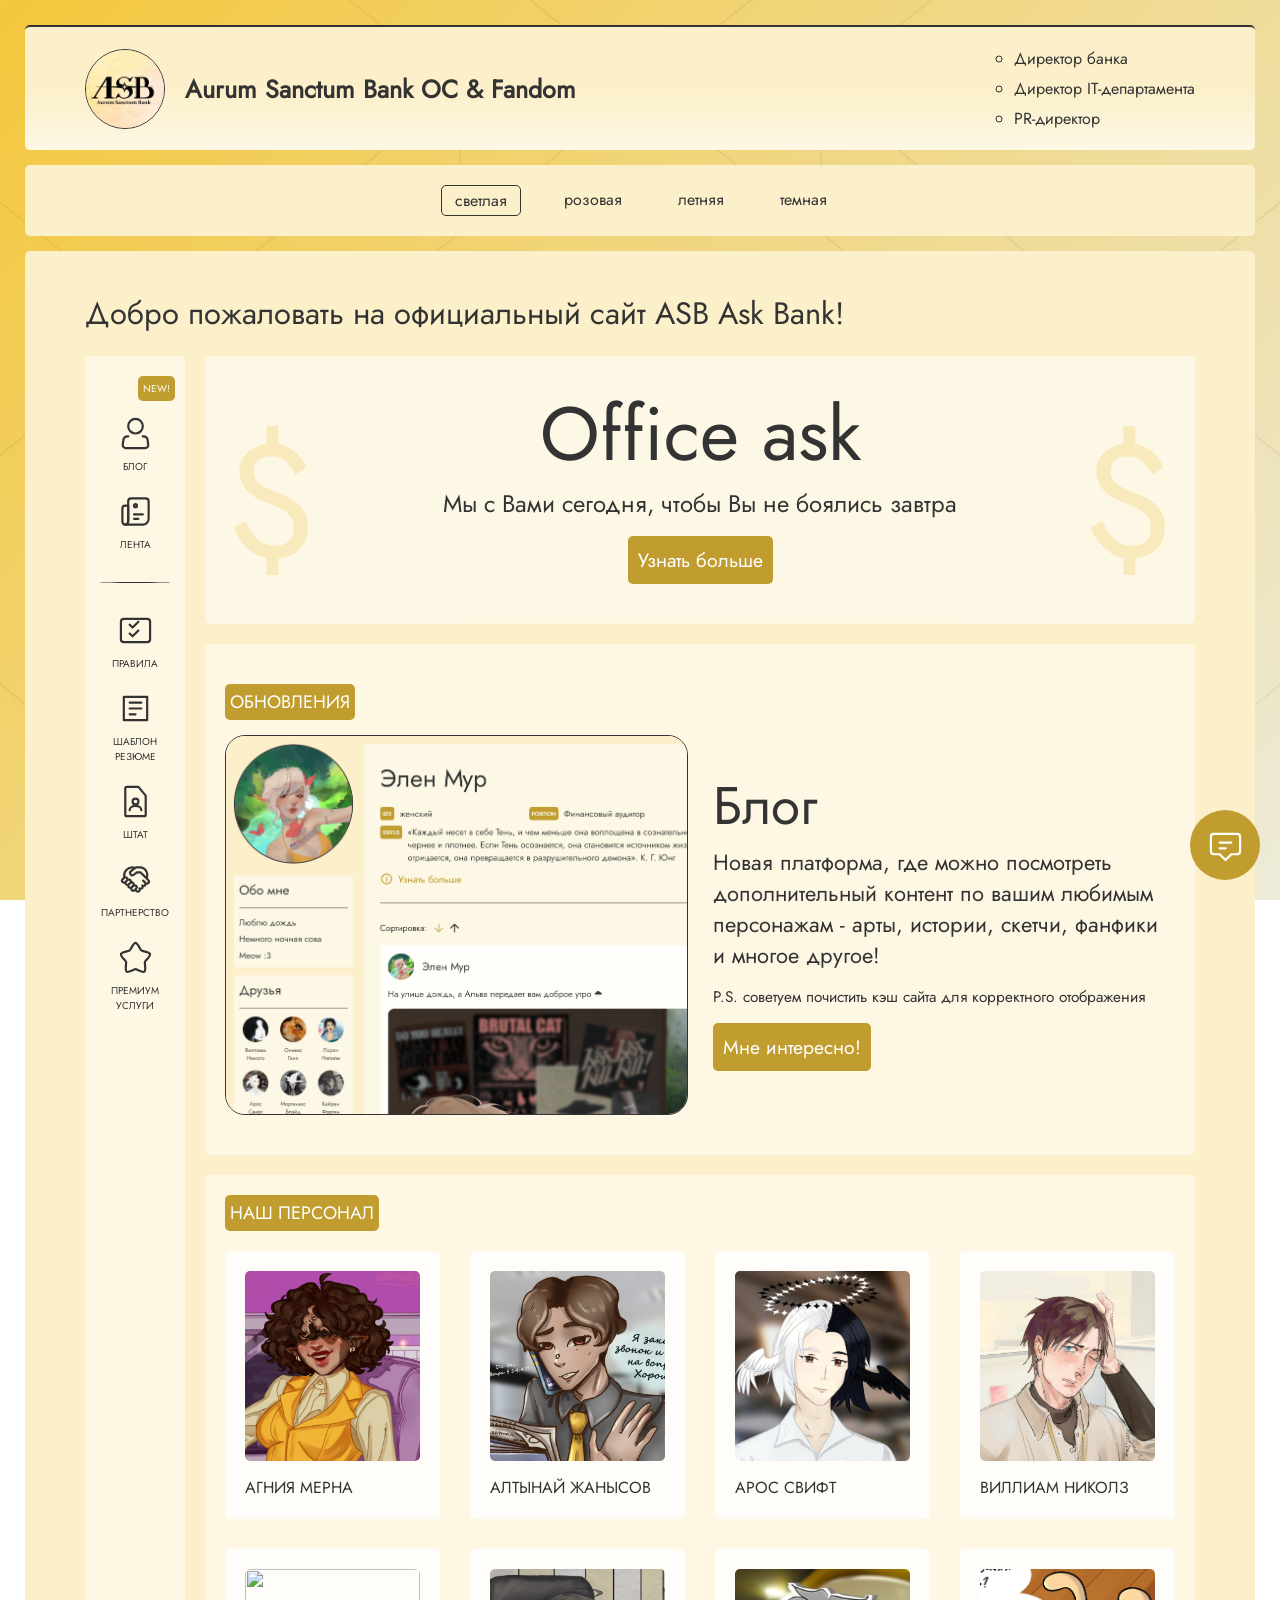
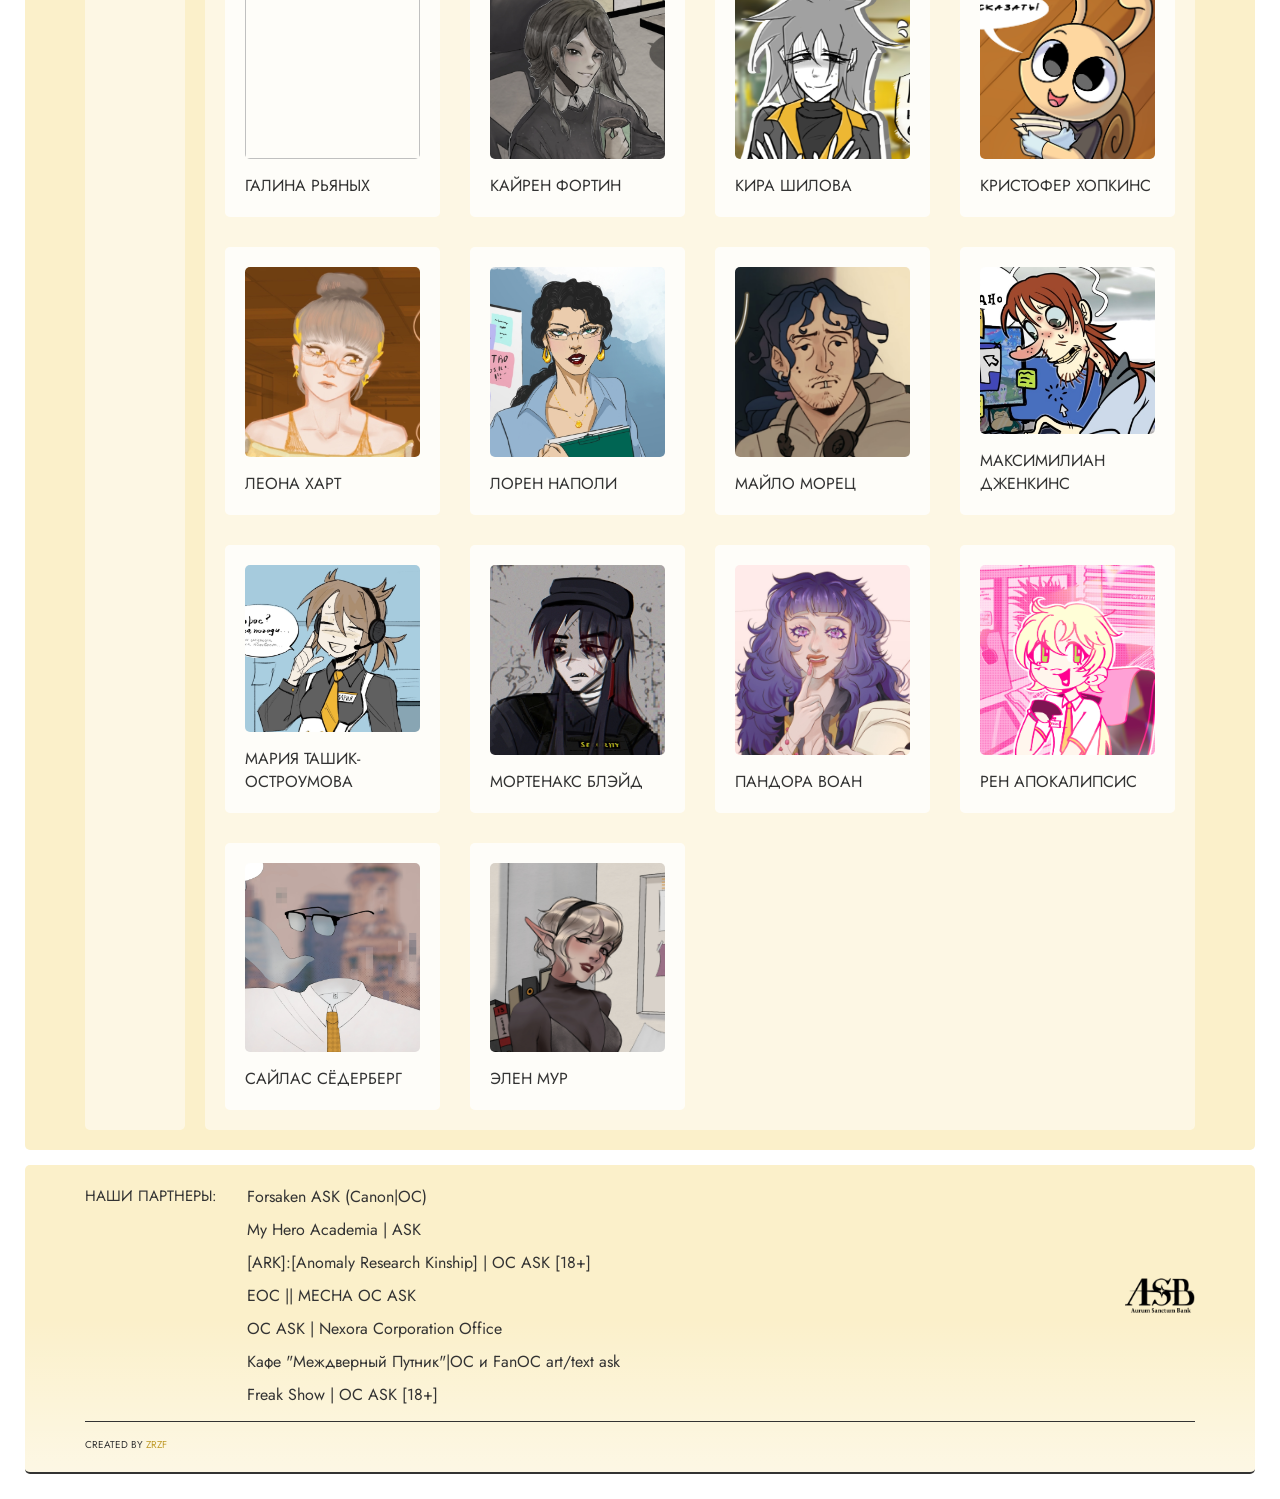
==== index.html @ 0c667099 "pandora" ====
<!DOCTYPE html>
<html lang="ru">
  <head>
    <meta charset="UTF-8" />
    <meta name="viewport" content="width=device-width, initial-scale=1.0" />
    <title>ASB Ask Official Site</title>
    <link rel="stylesheet" href="./fonts/fonts.css" />
    <link rel="stylesheet" href="./styles/themes/dark-theme.css" />
    <link rel="stylesheet" href="./styles/themes/pink-theme.css" />
    <link rel="stylesheet" href="./styles/themes/may-theme.css" />
    <link rel="stylesheet" href="./styles/themes/light-theme.css" />
    <link rel="stylesheet" href="./styles/globals.css" />
    <link rel="stylesheet" href="./styles/style.css" />
    <link rel="stylesheet" href="./styles/index.css" />
    <link rel="stylesheet" href="./styles/animations.css" />
    <link rel="icon" href="./images/logo.ico" sizes="any">
    <script type="module" src="./scripts/main-pages/index.js" defer></script>
  </head>
  <body class="content">
    <header class="header">
      <div class="header__logo-container">
        <a class="header__logo-link" href="https://vk.com/askbank" target="_blank">
          <img src="./images/logo1.jpg" class="logo-img">
        </a>
        <h2 class="header__title">
          Aurum Sanctum Bank OC & Fandom
        </h2>
      </div> 
      <nav class="header__navigation">
        <ul class="header__navigation-list">
          <li class="header__navigation-list-item">
            <a class="header__navigation-list-link link-accent" href="https://vk.com/sofijaten" target="_blank">
              Директор банка
            </a>
          </li>
          <li class="header__navigation-list-item">
            <a class="header__navigation-list-link link-accent" href="https://vk.com/zrzf_649" target="_blank">
              Директор IT-департамента
            </a>
          </li>
          <li class="header__navigation-list-item">
            <a class="header__navigation-list-link link-accent" href="https://vk.com/ikhhhhhhhb" target="_blank">
              PR-директор
            </a>
          </li>
        </ul>
      </nav>
    </header>
    <div class="theme">
      <ul class="theme-list">
        <li class="theme-list-item">
          <button class="theme-button">
            светлая
          </button>
        </li>
        <li class="theme-list-item">
          <button class="theme-button">
            розовая
          </button>
        </li>
        <li class="theme-list-item">
          <button class="theme-button">
            летняя
          </button>
        </li>
        <li class="theme-list-item">
          <button class="theme-button">
            темная
          </button>
        </li>
      </ul>
    </div>
    <main class="main">
      <h1 class="title">Добро пожаловать на официальный сайт ASB Ask Bank!</h1>
      <aside class="sidebar">
        <div class="sidebar-sticky">
          <div class="soon">
            <p class="label-coming-soon">
              new!
            </p>
          </div>
          <ul class="sidebar__list new">
            <li class="sidebar__list-item">
              <a class="sidebar__list-link" href="blog.html">
                <svg class="sidebar-icon" width="35" height="35" viewBox="0 0 24 24" fill="none" xmlns="http://www.w3.org/2000/svg">
                  <use href="./svg/icons.svg#pages"></use>
                </svg>
                <p class="sidebar-icon-text">
                  блог
                </p>
              </a>
            </li>
            <li class="sidebar__list-item">
              <a class="sidebar__list-link" href="posts.html">
                <svg class="sidebar-icon" width="35" height="35" viewBox="0 0 24 24" fill="none" xmlns="http://www.w3.org/2000/svg">
                  <use href="./svg/icons.svg#posts"></use>
                </svg>
                <p class="sidebar-icon-text">
                  лента
                </p>
              </a>
            </li>
          </ul>
          <div class="sidebar__divider"></div>
          <ul class="sidebar__list others">
            <li class="sidebar__list-item hide-desktop">
              <div class="sidebar__list-link">
                <svg class="sidebar-icon icon-else" width="35" height="35" viewBox="0 0 24 24" fill="none" xmlns="http://www.w3.org/2000/svg">
                  <use href="./svg/icons.svg#else"></use>
                </svg>
                <p class="sidebar-icon-text">
                  меню
                </p>
              </div>
            </li>
            <li class="sidebar__list-item hide-mobile">
              <a class="sidebar__list-link" href="rules.html">
                <svg class="sidebar-icon" width="35" height="35" viewBox="0 0 24 24" fill="none" xmlns="http://www.w3.org/2000/svg">
                  <use href="./svg/icons.svg#rules"></use>
                </svg>
                <p class="sidebar-icon-text">
                  правила
                </p>
              </a>
            </li>
            <li class="sidebar__list-item hide-mobile">
              <a class="sidebar__list-link" href="./files/resume.docx">
                <svg class="sidebar-icon" width="35" height="35" viewBox="0 0 24 24" fill="none" xmlns="http://www.w3.org/2000/svg">
                  <use href="./svg/icons.svg#template"></use>
                </svg>
                <p class="sidebar-icon-text">
                  шаблон резюме
                </p>
              </a>
            </li>
            <li class="sidebar__list-item hide-mobile">
              <a class="sidebar__list-link" href="staff.html">
                <svg class="sidebar-icon" width="35" height="35" viewBox="0 0 24 24" fill="none">
                  <use href="./svg/icons.svg#staff"></use>
                </svg>
                <p class="sidebar-icon-text">
                  штат
                </p>
              </a>
            </li>
            <li class="sidebar__list-item hide-mobile">
              <a class="sidebar__list-link" href="partners.html">
                <svg class="sidebar-icon" width="35" height="35" viewBox="0 0 24 24" fill="none" xmlns="http://www.w3.org/2000/svg">
                  <use href="./svg/icons.svg#partners"></use>
                </svg>
                <p class="sidebar-icon-text">
                  партнерство
                </p>
              </a>
            </li>
            <li class="sidebar__list-item hide-mobile">
              <a class="sidebar__list-link" href="benefits.html">
                <svg class="sidebar-icon" width="35" height="35" viewBox="0 0 24 24" fill="none" xmlns="http://www.w3.org/2000/svg">
                  <use href="./svg/icons.svg#benefits"></use>
                </svg>
                <p class="sidebar-icon-text">
                  премиум услуги
                </p>
              </a>
            </li>
          </ul>
        </div>
      </aside>
      <section class="hero">
        <h2 class="hero__title">
          Office ask
        </h2>
        <p class="hero__quote">
          Мы с Вами сегодня, чтобы Вы не боялись завтра
        </p>
        <a class="hero__link" href="rules.html">
          Узнать больше
        </a>
        <div class="dollar dollar-start">$</div>
        <div class="dollar dollar-end">$</div>
      </section>
      <section class="anonce">
        <h3 class="section__title">
          Обновления
        </h3>
        <img class="anonce-img" src="./images/blog.png">
        <div class="anonce-container">
          <h2 class="hero__title">
            Блог
          </h2>
          <p class="hero__quote">
            Новая платформа, где можно посмотреть дополнительный контент по вашим любимым персонажам - арты, истории, скетчи, фанфики и многое другое!
          </p>
          <p class="ps">
            P.S. советуем почистить кэш сайта для корректного отображения
          </p>
          <a class="hero__link" href="blog.html">
            Мне интересно!
          </a>
        </div>
        
      </section>
      <section class="staff">
        <h2 class="section__title">
          Наш персонал
        </h2>
        <ul class="staff__card-list">
        </ul>
      </section>
    </main>
    <div class="loader">
      <p class="loader__text">
        Загрузка...
      </p>
    </div>
    <footer class="footer">
      <div class="footer__partners-container">
        <div class="footer__partners">
          <h3 class="footer__partners-title">Наши партнеры:</h3>
          <ul class="footer__partners-list">
            <li class="footer__partners-list-item">
              <a class="footer__partners-list-link link-accent" href="https://vk.com/forscanonocask" target="_blank">
                Forsaken ASK (Canon|OC)
              </a>
            </li>
            <li class="footer__partners-list-item">
              <a class="footer__partners-list-link link-accent" href="https://vk.com/ask_mha" target="_blank">
                My Hero Academia | ASK
              </a>
            </li>
            <li class="footer__partners-list-item">
              <a class="footer__partners-list-link link-accent" href="https://vk.com/arkask" target="_blank">
                [ARK]:[Anomaly Research Kinship] | OC ASK [18+]
              </a>
            </li>
            <li class="footer__partners-list-item">
              <a class="footer__partners-list-link link-accent" href="https://vk.com/ask_mecha" target="_blank">
                ЕОС || MECHA OC ASK
              </a>
            </li>
            <li class="footer__partners-list-item">
              <a class="footer__partners-list-link link-accent" href="https://vk.com/ask_nexcoff" target="_blank">
                OC ASK | Nexora Corporation Office
              </a>
            </li>
            <li class="footer__partners-list-item">
              <a class="footer__partners-list-link link-accent" href="https://vk.ru/doorwalkers_ask" target="_blank">
                Кафе "Междверный Путник"|OC и FanOC art/text ask
              </a>
            </li>
            <li class="footer__partners-list-item">
              <a class="footer__partners-list-link link-accent" href="https://vk.com/fs_ask" target="_blank">
                Freak Show | OС ASK [18+]
              </a>
            </li>
          </ul>
        </div>
        <img class="footer__image" src="./images/logo.png">
      </div>
      <div class="divider">
      </div>
      <div class="footer__contacts">
        <p class="creator">
          created by 
          <span class="creator-accent">
            ZrZf
          </span>
        </p>
      </div>
    </footer>
    <a class="chat" href="https://vk.me/askbank" target="_blank">
      <svg width="35" height="35" viewBox="0 0 24 24" fill="none" xmlns="http://www.w3.org/2000/svg">
        <path d="M20 4H4C2.9 4 2 4.9 2 6V16C2 17.1 2.9 18 4 18H8L12 22L16 18H20C21.1 18 22 17.1 22 16V6C22 4.9 21.1 4 20 4Z" 
          stroke="#fff" 
          stroke-width="1.5" 
          stroke-linecap="round" 
          stroke-linejoin="round"/>
        <path d="M8 10H16" stroke="#fff" stroke-width="1.5" stroke-linecap="round"/>
        <path d="M8 14H12" stroke="#fff" stroke-width="1.5" stroke-linecap="round"/>
      </svg>
    </a>
    <dialog id="modal-agnia" class="resume">
      <img class="resume__img" src="./images/agnia.png">
      <div class="resume__data-container">
        <p class="resume__name">Агния Мерна</p>
        <p class="resume__position">Главный бухгалтер</p>
        <a class="resume__topic-link link-accent" href="https://vk.com/topic-230008469_53869658" target="_blank">Задать вопрос</a>
        <a class="resume__album-link link-accent" href="https://vk.com/album-230008469_307978157" target="_blank">Альбом</a>
      </div>
      <h3 class="resume__title">Резюме</h3>
      <div class="resume__container">
        <div class="resume__item">
          <h4 class="resume__item-title">name</h4>
          <p class="resume__item-text">Агния Мерна</p>
        </div>
        <div class="resume__item">
          <h4 class="resume__item-title">race</h4>
          <p class="resume__item-text">Полуэльф</p>
        </div>
        <div class="resume__item">
          <h4 class="resume__item-title">sex</h4>
          <p class="resume__item-text">Женский</p>
        </div>
        <div class="resume__item">
          <h4 class="resume__item-title">age / birthdate</h4>
          <p class="resume__item-text">26 / 16.10</p>
        </div>
        <div class="resume__item">
          <h4 class="resume__item-title">nationality</h4>
          <p class="resume__item-text">Американка</p>
        </div>
        <div class="resume__item">
          <h4 class="resume__item-title">position</h4>
          <p class="resume__item-text">Главный бухгалтер</p>
        </div>
        <div class="resume__item">
          <h4 class="resume__item-title">soft skills</h4>
          <p class="resume__item-text"> Внимательность к мелочам, техническая грамотность
            <br> Неконфликтность
            <br> Аналитические способности</p>
        </div>
        <div class="resume__item">
          <h4 class="resume__item-title">hard skills</h4>
          <p class="resume__item-text">
            Умение пользоваться специальными программами(1С:Бухгалтерия, Excel, Специальные налоговые программы)
            <br>Знание законодательства и стандартов
            <br>Умение управлять инвестициями. Анализ инвестиционных проектов.
          </p>
        </div>
        <div class="resume__item">
          <h4 class="resume__item-title">about me</h4>
          <p class="resume__item-text">Имеется красный диплом бакалавриата «бухгалтерский учёт»
            <br>Дипломная работа и скан диплома прилагаются
            <br>Незаконченная магистратура по направлению «теория математических вероятностей и статистика»
            <br>Проходила здесь практику на последнем курсе бакалавриата.
            <br>В свободное от работы время занимаюсь спортом, в прошлом КМС по спортивной гимнастике. Помимо спорта шью и вышиваю, играю на музыкальных инструментах.</p>
        </div>
      </div>
      <div class="close-icon" id="close-icon">
        <svg xmlns="http://www.w3.org/2000/svg" width="24" height="24" viewBox="0 0 24 24">
          <path d="M19 6.41L17.59 5 12 10.59 6.41 5 5 6.41 10.59 12 5 17.59 6.41 19 12 13.41 17.59 19 19 17.59 13.41 12 19 6.41z" fill="currentColor"/>
        </svg>
      </div>
    </dialog>
    <dialog id="modal-altinai" class="resume">
      <img class="resume__img" src="./images/altinai.png">
      <div class="resume__data-container">
        <p class="resume__name">Алтынай Жанысов</p>
        <p class="resume__position">Секретарь управляющего корпоративной политикой</p>
        <a class="resume__topic-link link-accent" href="https://vk.com/topic-230008469_54224410" target="_blank">Задать вопрос</a>
        <a class="resume__album-link link-accent" href="https://vk.com/album-230008469_308200487" target="_blank">Альбом</a>
      </div>
      <h3 class="resume__title">Резюме</h3>
      <div class="resume__container">
        <div class="resume__item">
          <h4 class="resume__item-title">name</h4>
          <p class="resume__item-text">Алтынай Жанысов</p>
        </div>
        <div class="resume__item">
          <h4 class="resume__item-title">race</h4>
          <p class="resume__item-text">Человек</p>
        </div>
        <div class="resume__item">
          <h4 class="resume__item-title">sex</h4>
          <p class="resume__item-text">Мужской</p>
        </div>
        <div class="resume__item">
          <h4 class="resume__item-title">age / birthdate</h4>
          <p class="resume__item-text">25 лет / 15.11.1999</p>
        </div>
        <div class="resume__item">
          <h4 class="resume__item-title">nationality</h4>
          <p class="resume__item-text">Казах</p>
        </div>
        <div class="resume__item">
          <h4 class="resume__item-title">position</h4>
          <p class="resume__item-text">Секретарь управляющего корпоративной политикой</p>
        </div>
        <div class="resume__item">
          <h4 class="resume__item-title">soft skills</h4>
          <p class="resume__item-text">Коммуникативность, умение находить общий язык с людьми, вести конструктивный диалог в дружелюбной форме;
            <br> Исполнительность и ответственность;
            <br> Адаптивность и гибкость в мышлении, умение распределять задачи и делегировать, поддерживать работу в тонусе.</p>
        </div>
        <div class="resume__item">
          <h4 class="resume__item-title">hard skills</h4>
          <p class="resume__item-text">
            Уверенный пользователь ПК, в том числе, различных программ, важных для работы, демонстрации результатов, создании таблиц;
            <br>Умение вести документацию, составлять коррекспонденцию, вести протоколы встреч, работать с докумертами, в том числе, с конфиденциальной информацией;
            <br>Знание основ тайм-менеджмента и управления рабочими процессами.
          </p>
        </div>
        <div class="resume__item">
          <h4 class="resume__item-title">about me</h4>
          <p class="resume__item-text">Алтынай Жанысов. Два высших образования, имеются дипломы по переквалификации по направлению "Менеджмент", "Тайм-менеджмент", "Управление людьми и организациями". Пройден курс по начальному уровню программирования, имеется опыт работы с организацией персонала около 2 лет. Умею находить общий язык с взрослыми людьми, детьми, различными животными и растениями.</p>
        </div>
      </div>
      <div class="close-icon" id="close-icon">
        <svg xmlns="http://www.w3.org/2000/svg" width="24" height="24" viewBox="0 0 24 24">
          <path d="M19 6.41L17.59 5 12 10.59 6.41 5 5 6.41 10.59 12 5 17.59 6.41 19 12 13.41 17.59 19 19 17.59 13.41 12 19 6.41z" fill="currentColor"/>
        </svg>
      </div>
    </dialog>
    <dialog id="modal-aros" class="resume">
      <img class="resume__img" src="./images/aros.png">
      <div class="resume__data-container">
        <p class="resume__name">Арос Свифт</p>
        <p class="resume__position">Системный администратор</p>
        <a class="resume__topic-link link-accent" href="https://vk.com/topic-230008469_54925645" target="_blank">Задать вопрос</a>
        <a class="resume__album-link link-accent" href="https://vk.com/album-230008469_310436081" target="_blank">Альбом</a>
      </div>
      <h3 class="resume__title">Резюме</h3>
      <div class="resume__container">
        <div class="resume__item">
          <h4 class="resume__item-title">name</h4>
          <p class="resume__item-text">Арос Свифт</p>
        </div>
        <div class="resume__item">
          <h4 class="resume__item-title">race</h4>
          <p class="resume__item-text">Галовианец</p>
        </div>
        <div class="resume__item">
          <h4 class="resume__item-title">sex</h4>
          <p class="resume__item-text">Мужской</p>
        </div>
        <div class="resume__item">
          <h4 class="resume__item-title">age / birthdate</h4>
          <p class="resume__item-text">23 / 01.01</p>
        </div>
        <div class="resume__item">
          <h4 class="resume__item-title">nationality</h4>
          <p class="resume__item-text">Немец</p>
        </div>
        <div class="resume__item">
          <h4 class="resume__item-title">position</h4>
          <p class="resume__item-text">Системный администратор</p>
        </div>
        <div class="resume__item">
          <h4 class="resume__item-title">soft skills</h4>
          <p class="resume__item-text">Коммуникабельность
            <br> Командная работа
            <br> Адаптивность</p>
        </div>
        <div class="resume__item">
          <h4 class="resume__item-title">hard skills</h4>
          <p class="resume__item-text">
            Владею навыками сбора компьютеров, знаю компоненты ПК.
            <br>Умею связывать базовое офисное «железо», грамотно работать с драйверами.
            <br>Владею знаниями об электропитании, а также навыками в работе с источниками бесперебойного питания.
            <br>Владею знаниями и навыками в протяжке сети.
            <br>Умею работать с веб-серверами (Apache, Nginx, IIS)
          </p>
        </div>
        <div class="resume__item">
          <h4 class="resume__item-title">about me</h4>
          <p class="resume__item-text">Работал до этого в магазинах электроники типа Apple Store, Magnolia и в некоторых мастерских по компьютерному ремонту. Имею четкое представление о ПК, операционных системах. Готов работать в команде и помогать налаживать проблемы в сети.
            <br>Уже работал в данной компании на должности кассира. Больше привлекает работа с техникой.</p>
        </div>
      </div>
      <div class="close-icon" id="close-icon">
        <svg xmlns="http://www.w3.org/2000/svg" width="24" height="24" viewBox="0 0 24 24">
          <path d="M19 6.41L17.59 5 12 10.59 6.41 5 5 6.41 10.59 12 5 17.59 6.41 19 12 13.41 17.59 19 19 17.59 13.41 12 19 6.41z" fill="currentColor"/>
        </svg>
      </div>
    </dialog>
    <dialog id="modal-villiam" class="resume">
      <img class="resume__img" src="./images/villiam.png">
      <div class="resume__data-container">
        <p class="resume__name">Виллиам Николз</p>
        <p class="resume__position">Специалист по трансфертному ценообразованию</p>
        <a class="resume__topic-link link-accent" href="https://vk.com/topic-230008469_56762181" target="_blank">Задать вопрос</a>
        <a class="resume__album-link link-accent" href="https://vk.com/album-230008469_310992909" target="_blank">Альбом</a>
      </div>
      <h3 class="resume__title">Резюме</h3>
      <div class="resume__container">
        <div class="resume__item">
          <h4 class="resume__item-title">name</h4>
          <p class="resume__item-text">Виллиам Николз</p>
        </div>
        <div class="resume__item">
          <h4 class="resume__item-title">race</h4>
          <p class="resume__item-text">Человек</p>
        </div>
        <div class="resume__item">
          <h4 class="resume__item-title">sex</h4>
          <p class="resume__item-text">Мужчина</p>
        </div>
        <div class="resume__item">
          <h4 class="resume__item-title">age / birthdate</h4>
          <p class="resume__item-text">36/1 октября</p>
        </div>
        <div class="resume__item">
          <h4 class="resume__item-title">nationality</h4>
          <p class="resume__item-text">Британец</p>
        </div>
        <div class="resume__item">
          <h4 class="resume__item-title">position</h4>
          <p class="resume__item-text">Специалист по трансфертному ценообразованию</p>
        </div>
        <div class="resume__item">
          <h4 class="resume__item-title">soft skills</h4>
          <p class="resume__item-text">Аналитическое мышление, стрессоустойчивость и работа с дедлайнами, навыки презентации и визуализации, внимательность, ответственность.</p>
        </div>
        <div class="resume__item">
          <h4 class="resume__item-title">hard skills</h4>
          <p class="resume__item-text">
            Имею ключевые навыки, такие как:
            <br>Разработка и актуализация методологии, распределения процентных доходов; расчет ежедневных/ежемесячных трансфертных ставок.
            <br>Управление процентным риском, риском ликвидности, расчет нормативов, анализ гэп-позиции по срокам, стресс-тестирования, сценарный анализ.
            <br>Построение сложных финансовых моделей; расчет скорректированной чистой процентной маржи, анализ доходности продуктов и подразделений; бюджетирование и план-факт анализ.
            <br>Работа с программами (Excel, VBA, Power Query, SQL, BL)
          </p>
        </div>
        <div class="resume__item">
          <h4 class="resume__item-title">about me</h4>
          <p class="resume__item-text">Окончил Лондонскую школу политических наук и экономики (бакалавриат)
            <br>Дополнительно прошёл сертификации:
            <br>CFA Level 1/2
            <br>Курсы: Advanced Excel for Finance, SQL for data Analysis
            <br>Прошёл рабочую практику в банке во время обучения (6 месяцев)
            <br>Обладаю глубоким пониманием международных подходов к FTP и ALM, получение в LSE, опыт работы с большими данными (SQL, Power Bl)и автоматизацией рутинных процессов
            <br>Участвовал в проектах по стресс-тестированию и оценке влияния макроэкономических факторов на доходность банка
            <br>До попадания в ASB несколько лет проработал финансовым аналитиком
            <br>
            <br>То недолгое время, что остается после работы люблю провести за просмотром сериалов. Помимо себя содержу маленькую пушистую прелесть: у меня есть, ради чего трудиться...</p>
        </div>
      </div>
      <div class="close-icon" id="close-icon">
        <svg xmlns="http://www.w3.org/2000/svg" width="24" height="24" viewBox="0 0 24 24">
          <path d="M19 6.41L17.59 5 12 10.59 6.41 5 5 6.41 10.59 12 5 17.59 6.41 19 12 13.41 17.59 19 19 17.59 13.41 12 19 6.41z" fill="currentColor"/>
        </svg>
      </div>
    </dialog>
    <dialog id="modal-galina" class="resume">
      <img class="resume__img" src="./images/galina.png">
      <div class="resume__data-container">
        <p class="resume__name">Галина Ильинична Рьяных</p>
        <p class="resume__position">Клининг-менеджер (уборщица)</p>
        <a class="resume__topic-link link-accent" href="https://vk.com/topic-230008469_53869638" target="_blank">Задать вопрос</a>
        <a class="resume__album-link link-accent" href="https://vk.com/album-230008469_308151247" target="_blank">Альбом</a>
      </div>
      <h3 class="resume__title">Резюме</h3>
      <div class="resume__container">
        <div class="resume__item">
          <h4 class="resume__item-title">name</h4>
          <p class="resume__item-text">Галина Ильинична Рьяных</p>
        </div>
        <div class="resume__item">
          <h4 class="resume__item-title">race</h4>
          <p class="resume__item-text">Человек (крысиные уши и хвост - мутация)</p>
        </div>
        <div class="resume__item">
          <h4 class="resume__item-title">sex</h4>
          <p class="resume__item-text">Женский</p>
        </div>
        <div class="resume__item">
          <h4 class="resume__item-title">age / birthdate</h4>
          <p class="resume__item-text">65 лет / 30 июня 1960</p>
        </div>
        <div class="resume__item">
          <h4 class="resume__item-title">nationality</h4>
          <p class="resume__item-text">Русская</p>
        </div>
        <div class="resume__item">
          <h4 class="resume__item-title">position</h4>
          <p class="resume__item-text">Клининг-менеджер (уборщица)</p>
        </div>
        <div class="resume__item">
          <h4 class="resume__item-title">soft skills</h4>
          <p class="resume__item-text">Стрессоустойчивость
            <br> Трудолюбие
            <br> Умение организовывать и планировать, доводить дело до конца</p>
        </div>
        <div class="resume__item">
          <h4 class="resume__item-title">hard skills</h4>
          <p class="resume__item-text">
            Знание английского (на уровне C1) и немецкого (на уровне B2) языков
            <br>Выносливость, высокая физическая подготовка
            <br>Опыт работы в местах с повышенными требованиями к чистоте, умение пользоваться различными приборами для очистки загрязненных поверхностей, умение обращаться с химическими средствами для очистки, знание техники безопасности работы с ними.
          </p>
        </div>
        <div class="resume__item">
          <h4 class="resume__item-title">about me</h4>
          <p class="resume__item-text">Не совсем понимаю, что тут надо еще написать. Я устраиваюсь на работу уборщицей (или как по-модному это обозвали - клининг-менеджером), а не каким-нибудь бухгалтером или менеджером по персоналу. Плюсом, здание банка в Америке - это не советский завод, всяко легче будет очищаться от грязи, пыли и прочего. Да и люди тут подобрее, чем на заводах. Там одни редиски.</p>
        </div>
      </div>
      <div class="close-icon" id="close-icon">
        <svg xmlns="http://www.w3.org/2000/svg" width="24" height="24" viewBox="0 0 24 24">
          <path d="M19 6.41L17.59 5 12 10.59 6.41 5 5 6.41 10.59 12 5 17.59 6.41 19 12 13.41 17.59 19 19 17.59 13.41 12 19 6.41z" fill="currentColor"/>
        </svg>
      </div>
    </dialog>
    <dialog id="modal-kairen" class="resume">
      <img class="resume__img" src="./images/kairen.png">
      <div class="resume__data-container">
        <p class="resume__name">Кайрен Фортин</p>
        <p class="resume__position">Разработчик программного обеспечения</p>
        <a class="resume__topic-link link-accent" href="https://vk.com/topic-230008469_56314394" target="_blank">Задать вопрос</a>
        <a class="resume__album-link link-accent" href="https://vk.com/album-230008469_310095724" target="_blank">Альбом</a>
      </div>
      <h3 class="resume__title">Резюме</h3>
      <div class="resume__container">
        <div class="resume__item">
          <h4 class="resume__item-title">name</h4>
          <p class="resume__item-text">Кайрен Фортин</p>
        </div>
        <div class="resume__item">
          <h4 class="resume__item-title">race</h4>
          <p class="resume__item-text">Человек</p>
        </div>
        <div class="resume__item">
          <h4 class="resume__item-title">sex</h4>
          <p class="resume__item-text">Мужской</p>
        </div>
        <div class="resume__item">
          <h4 class="resume__item-title">age / birthdate</h4>
          <p class="resume__item-text">21 / 16.07</p>
        </div>
        <div class="resume__item">
          <h4 class="resume__item-title">nationality</h4>
          <p class="resume__item-text">Синагериец</p>
        </div>
        <div class="resume__item">
          <h4 class="resume__item-title">position</h4>
          <p class="resume__item-text">Разработчик программного обеспечения</p>
        </div>
        <div class="resume__item">
          <h4 class="resume__item-title">soft skills</h4>
          <p class="resume__item-text">Аналитический склад ума - умею декомпозировать сложные задачи и находить оптимальные решения
            <br>Проактивность и ответственность - беру ответственность за свой код и его развитие. Не создаю техдолг сознательно
            <br>Педантичность в качестве - перфекционизм в рамках здравого смысла
            <br>Критическое мышление - не принимаю требования/решения без понимания их обоснованности
            <br>Работа в команде - могу делегировать задачи и эффективно сотрудничать с коллегами</p>
        </div>
        <div class="resume__item">
          <h4 class="resume__item-title">hard skills</h4>
          <p class="resume__item-text">
            Разработка: JavaScript (ES6+), TypeScript, React, Redux / Zustand, Next.js
            <br>UI: HTML, CSS, Styled Components, Figma (работа с макетами)
            <br>Инструменты: Webpack, Vite, Git, Jest / React Testing Library, CI/CD (GitLab CI, GitHub)
            <br>Дополнительно: Node.js (basic), REST/GraphQL API integration, Docker (basic), принципы UI/UX
          </p>
        </div>
        <div class="resume__item">
          <h4 class="resume__item-title">about me</h4>
          <p class="resume__item-text">Креативный и педантичный разработчик с 4 годами опыта в разработке сложных пользовательских интерфейсов. Специализируюсь на создании производительных и визуально безупречных приложений и сайтов на React-стеке. Подхожу к коду как к архитектуре: ценю чистую логику, модульность и продуманный API. В работе стараюсь выполнять задачи в два раза быстрее оценённого срока, освобождая время для рефакторинга и нестандартных фич. Также имею навыки тестировщика. При работе в команде учитываю мнения и сильные стороны каждого.
            <br>
            <br>Опыт работы
            <br>Frontend Developer
            <br>IT-компания «Lamey Gate»
            <br>• Архитектура и разработка приложений на React + TypeScript
            <br>• Внедрил полноценную компонентную библиотеку, сократив время разработки новых фич на 25%.
            <br>• Наставничество для junior-разработчиков и тестировщиков. Ревью кода.
            <br>
            <br>Спортсмен (фигурное катание)
            <br>• КМС. Многократный призёр региональных и национальных юниорских соревнований
            <br>• Навыки, приобретённые в спорте: самодисциплина и тайм-менеджмент, работа на долгосрочный результат, умение концентрироваться под давлением, эффективная работа в паре/команде
            <br>
            <br>Образование
            <br>Неполное высшее
            <br>Lamey State University
            <br>"Прикладная информатика", очно-заочная форма обучения, по настоящее время
            <br>
            <br>Особенности
            <br>Соискатель с инвалидностью (перелом позвоночника), медицинское заключение прилагается. Некоторые документы оформлены на предыдущую фамилию, документ о смене ФИО прилагается</p>
        </div>
      </div>
      <div class="close-icon" id="close-icon">
        <svg xmlns="http://www.w3.org/2000/svg" width="24" height="24" viewBox="0 0 24 24">
          <path d="M19 6.41L17.59 5 12 10.59 6.41 5 5 6.41 10.59 12 5 17.59 6.41 19 12 13.41 17.59 19 19 17.59 13.41 12 19 6.41z" fill="currentColor"/>
        </svg>
      </div>
    </dialog>
    <dialog id="modal-chris" class="resume">
      <img class="resume__img" src="./images/chris.png">
      <div class="resume__data-container">
        <p class="resume__name">Кристофер Хопкинс</p>
        <p class="resume__position">Специалист по обслуживанию клиентов (Стажер)</p>
        <a class="resume__topic-link link-accent" href="https://vk.com/topic-230008469_62593149" target="_blank">Задать вопрос</a>
        <a class="resume__album-link link-accent" href="https://vk.com/album-230008469_311379880" target="_blank">Альбом</a>
      </div>
      <h3 class="resume__title">Резюме</h3>
      <div class="resume__container">
        <div class="resume__item">
          <h4 class="resume__item-title">name</h4>
          <p class="resume__item-text">Кристофер Хопкинс</p>
        </div>
        <div class="resume__item">
          <h4 class="resume__item-title">race</h4>
          <p class="resume__item-text">Антропоморфная улитка</p>
        </div>
        <div class="resume__item">
          <h4 class="resume__item-title">sex</h4>
          <p class="resume__item-text">Физически бесполый, но ради удобства общения использую мужские местоимения</p>
        </div>
        <div class="resume__item">
          <h4 class="resume__item-title">age / birthdate</h4>
          <p class="resume__item-text">22 года/ 28 февраля</p>
        </div>
        <div class="resume__item">
          <h4 class="resume__item-title">nationality</h4>
          <p class="resume__item-text">Американец</p>
        </div>
        <div class="resume__item">
          <h4 class="resume__item-title">position</h4>
          <p class="resume__item-text">Специалист по обслуживанию клиентов (Стажер)</p>
        </div>
        <div class="resume__item">
          <h4 class="resume__item-title">soft skills</h4>
          <p class="resume__item-text">Неконфликтность, максимальная лояльность и умение находить общий язык с людьми
            <br> Быстрая обучаемость и желание учиться
            <br> Высокая инициативность</p>
        </div>
        <div class="resume__item">
          <h4 class="resume__item-title">hard skills</h4>
          <p class="resume__item-text">
            Базовые навыки работы с компьютерными программами
            <br>Коммуникабельность с клиентами, умение консультировать и решать проблемы клиентов
            <br>Работа с базовыми документами по шаблону (если есть)
          </p>
        </div>
        <div class="resume__item">
          <h4 class="resume__item-title">about me</h4>
          <p class="resume__item-text">
            Это мое первое место работы, до этого не имел опыта в подобной сфере, но я готов обучаться! Имею среднее специальное образование в сфере обслуживания клиентов, переехал из небольшого городка сюда, дабы общаться с большим количеством людей. Из за своих физических особенностей постоянно ношу перчатки, потому что могу все пачкать своей слизью, но я всегда все убираю!
            <br>Мой рост очень низкий, всего около метра, из за этого испытываю некоторые трудности, но обещаю что на работе это не скажется!
            <br>Немного застенчивый
          </p>
        </div>
      </div>
      <div class="close-icon" id="close-icon">
        <svg xmlns="http://www.w3.org/2000/svg" width="24" height="24" viewBox="0 0 24 24">
          <path d="M19 6.41L17.59 5 12 10.59 6.41 5 5 6.41 10.59 12 5 17.59 6.41 19 12 13.41 17.59 19 19 17.59 13.41 12 19 6.41z" fill="currentColor"/>
        </svg>
      </div>
    </dialog>
    <dialog id="modal-loren" class="resume">
      <img class="resume__img" src="./images/loren.png">
      <div class="resume__data-container">
        <p class="resume__name">Лорен Наполи</p>
        <p class="resume__position">Финансовый аналитик</p>
        <a class="resume__topic-link link-accent" href="https://vk.com/topic-230008469_54925622" target="_blank">Задать вопрос</a>
        <a class="resume__album-link link-accent" href="https://vk.com/album-230008469_309888335" target="_blank">Альбом</a>
      </div>
      <h3 class="resume__title">Резюме</h3>
      <div class="resume__container">
        <div class="resume__item">
          <h4 class="resume__item-title">name</h4>
          <p class="resume__item-text">Лорена Наполи</p>
        </div>
        <div class="resume__item">
          <h4 class="resume__item-title">race</h4>
          <p class="resume__item-text">Сирена</p>
        </div>
        <div class="resume__item">
          <h4 class="resume__item-title">sex</h4>
          <p class="resume__item-text">Женский</p>
        </div>
        <div class="resume__item">
          <h4 class="resume__item-title">age / birthdate</h4>
          <p class="resume__item-text">26 / 19.11</p>
        </div>
        <div class="resume__item">
          <h4 class="resume__item-title">nationality</h4>
          <p class="resume__item-text">Итальянка</p>
        </div>
        <div class="resume__item">
          <h4 class="resume__item-title">position</h4>
          <p class="resume__item-text">Финансовый аналитик</p>
        </div>
        <div class="resume__item">
          <h4 class="resume__item-title">soft skills</h4>
          <p class="resume__item-text">Усидчивость, отвественность, внимание к деталям
            <br> Стрессоустойчивость, умение найти подход к рабочему коллективу и донести сложную финансовую информацию до разных аудиторий
            <br> Аналитические мышление</p>
        </div>
        <div class="resume__item">
          <h4 class="resume__item-title">hard skills</h4>
          <p class="resume__item-text">
            Работа с Excel, языком запросов данных SQL, визуализация данных в графиках и презентациях предприятис помощью BI-инструментов – Power BI, Tableau, QlikView
            <br>Умение работать с финансовой отчетностью и учётом, создавать финансовую модель предприятия
            <br>Работа с бюджетированием и прогнозированием, инвестиционным анализом, создание отдельных бюджетов и прогнозов, контроль их выполнения
          </p>
        </div>
        <div class="resume__item">
          <h4 class="resume__item-title">about me</h4>
          <p class="resume__item-text">Диплом с отличием специальности "Финансы и управление финансовыми активами". Имеется дипломы повышения квалификации "Экономика и Финансы" и "Программирование". Знание итальянского, английского, бегло разговорный французский. Имеется опыт работы с финансовой отчетностью при прохождении рабочей практики во время обучения, после выпуска отработала год на посту младшего финансового аналитика. Уволилась с предыдущего места работы в связи с переездом.</p>
        </div>
      </div>
      <div class="close-icon" id="close-icon">
        <svg xmlns="http://www.w3.org/2000/svg" width="24" height="24" viewBox="0 0 24 24">
          <path d="M19 6.41L17.59 5 12 10.59 6.41 5 5 6.41 10.59 12 5 17.59 6.41 19 12 13.41 17.59 19 19 17.59 13.41 12 19 6.41z" fill="currentColor"/>
        </svg>
      </div>
    </dialog>
    <dialog id="modal-maria" class="resume">
      <img class="resume__img" src="./images/maria.png">
      <div class="resume__data-container">
        <p class="resume__name">Мария Ташик-Остроумова</p>
        <p class="resume__position">Специалист службы поддержки</p>
        <a class="resume__topic-link link-accent" href="https://vk.com/topic-230008469_55932684" target="_blank">Задать вопрос</a>
        <a class="resume__album-link link-accent" href="https://vk.com/album-230008469_310027388" target="_blank">Альбом</a>
      </div>
      <h3 class="resume__title">Резюме</h3>
      <div class="resume__container">
        <div class="resume__item">
          <h4 class="resume__item-title">name</h4>
          <p class="resume__item-text">Мария Ташик-Остроумова</p>
        </div>
        <div class="resume__item">
          <h4 class="resume__item-title">race</h4>
          <p class="resume__item-text">Человек</p>
        </div>
        <div class="resume__item">
          <h4 class="resume__item-title">sex</h4>
          <p class="resume__item-text">Женский</p>
        </div>
        <div class="resume__item">
          <h4 class="resume__item-title">age / birthdate</h4>
          <p class="resume__item-text">27 лет / 05.12.1998</p>
        </div>
        <div class="resume__item">
          <h4 class="resume__item-title">nationality</h4>
          <p class="resume__item-text">Русская</p>
        </div>
        <div class="resume__item">
          <h4 class="resume__item-title">position</h4>
          <p class="resume__item-text">Специалист службы поддержки (Оператор колл-центра)</p>
        </div>
        <div class="resume__item">
          <h4 class="resume__item-title">soft skills</h4>
          <p class="resume__item-text">Стрессоустойчивость и работа с возражениями. (даже слишком)
            <br> Умение находить подход к людям.
            <br> Ответственность и многозадачность.</p>
        </div>
        <div class="resume__item">
          <h4 class="resume__item-title">hard skills</h4>
          <p class="resume__item-text">
            Уверенный пользователь ПК, профессиональный юзер Excel, нарисую ёлочку и даже анимирую.
            <br>Организация и контроль документооборота по заявкам.
            <br>Знание банковских продуктов.
          </p>
        </div>
        <div class="resume__item">
          <h4 class="resume__item-title">about me</h4>
          <p class="resume__item-text">Был опыт работы на схожей должности ранее.
            <br>Обладаю умением слушать и анализировать, быстро обучаюсь.
            <br>Вежливая, умею работать со сложными ситуациями и находить язык с разными собеседниками, доступно объяснять процедуры клиентам. Так же отлично работаю с возражениями.
            <br>Клиент не хочет брать кредит на свою оставшуюся жизнь? Захочет.</p>
        </div>
      </div>
      <div class="close-icon" id="close-icon">
        <svg xmlns="http://www.w3.org/2000/svg" width="24" height="24" viewBox="0 0 24 24">
          <path d="M19 6.41L17.59 5 12 10.59 6.41 5 5 6.41 10.59 12 5 17.59 6.41 19 12 13.41 17.59 19 19 17.59 13.41 12 19 6.41z" fill="currentColor"/>
        </svg>
      </div>
    </dialog>
     <dialog id="modal-bleid" class="resume">
      <img class="resume__img" src="./images/bleid.png">
      <div class="resume__data-container">
        <p class="resume__name">Мортенакс Блэйд</p>
        <p class="resume__position">Охранник</p>
        <a class="resume__topic-link link-accent" href="https://vk.com/topic-230008469_61945233" target="_blank">Задать вопрос</a>
        <a class="resume__album-link link-accent" href="https://vk.com/album-230008469_311348794" target="_blank">Альбом</a>
      </div>
      <h3 class="resume__title">Резюме</h3>
      <div class="resume__container">
        <div class="resume__item">
          <h4 class="resume__item-title">name</h4>
          <p class="resume__item-text">Мортенакс Блэйд</p>
        </div>
        <div class="resume__item">
          <h4 class="resume__item-title">race</h4>
          <p class="resume__item-text">Человек</p>
        </div>
        <div class="resume__item">
          <h4 class="resume__item-title">sex</h4>
          <p class="resume__item-text">Мужчина</p>
        </div>
        <div class="resume__item">
          <h4 class="resume__item-title">age / birthdate</h4>
          <p class="resume__item-text">41 год / 02.06.1985</p>
        </div>
        <div class="resume__item">
          <h4 class="resume__item-title">nationality</h4>
          <p class="resume__item-text">Гражданин США, место рождения Гуанчжоу, Китай</p>
        </div>
        <div class="resume__item">
          <h4 class="resume__item-title">position</h4>
          <p class="resume__item-text">Охранник</p>
        </div>
        <div class="resume__item">
          <h4 class="resume__item-title">soft skills</h4>
          <p class="resume__item-text">Бдителен и наблюдателен
            <br>Стрессоустойчив
            <br>Ответственнен</p>
        </div>
        <div class="resume__item">
          <h4 class="resume__item-title">hard skills</h4>
          <p class="resume__item-text">
            Физически подготовлен к работе
            <br>Владею холодным и огнестрельным оружием, специальными средствами (наручники, электрошоковые устройства, резиновые палки, слезоточивый газ)
            <br>Способен оказать доврачебную помощь
          </p>
        </div>
        <div class="resume__item">
          <h4 class="resume__item-title">about me</h4>
          <p class="resume__item-text">Имею опыт боевых действий (Афганистан, на стороне США), ранее работал телохранителем. [Приложения: Разрешение на хранение и ношение оружия; Удостоверение частного охранника]</p>
        </div>
      </div>
      <div class="close-icon" id="close-icon">
        <svg xmlns="http://www.w3.org/2000/svg" width="24" height="24" viewBox="0 0 24 24">
          <path d="M19 6.41L17.59 5 12 10.59 6.41 5 5 6.41 10.59 12 5 17.59 6.41 19 12 13.41 17.59 19 19 17.59 13.41 12 19 6.41z" fill="currentColor"/>
        </svg>
      </div>
    </dialog>
    <dialog id="modal-elen" class="resume">
      <img class="resume__img" src="./images/elen.png">
      <div class="resume__data-container">
        <p class="resume__name">Элен Мур</p>
        <p class="resume__position">Финансовый аудит/ревизор</p>
        <a class="resume__topic-link link-accent" href="https://vk.com/topic-230008469_56732956" target="_blank">Задать вопрос</a>
        <a class="resume__album-link link-accent" href="https://vk.com/album-230008469_310841561" target="_blank">Альбом</a>
      </div>
      <h3 class="resume__title">Резюме</h3>
      <div class="resume__container">
        <div class="resume__item">
          <h4 class="resume__item-title">name</h4>
          <p class="resume__item-text">Элен Мур</p>
        </div>
        <div class="resume__item">
          <h4 class="resume__item-title">race</h4>
          <p class="resume__item-text">Эльф</p>
        </div>
        <div class="resume__item">
          <h4 class="resume__item-title">sex</h4>
          <p class="resume__item-text">Женщина</p>
        </div>
        <div class="resume__item">
          <h4 class="resume__item-title">age / birthdate</h4>
          <p class="resume__item-text">25/ 8.01</p>
        </div>
        <div class="resume__item">
          <h4 class="resume__item-title">nationality</h4>
          <p class="resume__item-text">Англичанка</p>
        </div>
        <div class="resume__item">
          <h4 class="resume__item-title">position</h4>
          <p class="resume__item-text">Финансовый аудит/ревизор</p>
        </div>
        <div class="resume__item">
          <h4 class="resume__item-title">soft skills</h4>
          <p class="resume__item-text">Владею аналитическим мышлением и системным подходом, обладаю хорошей стрессоустойчивостью и концентрацией, ответственна, серьёзно подхожу к работе, умею работать с коллективом.</p>
        </div>
        <div class="resume__item">
          <h4 class="resume__item-title">hard skills</h4>
          <p class="resume__item-text">
            Владение программами: Excel (продвинутый) , SQL (базовый уровень - выборки, объединения таблиц), работа с АБС (готовность быстро осваивать новые системы), обладаю знанием нормативной базы.
          </p>
        </div>
        <div class="resume__item">
          <h4 class="resume__item-title">about me</h4>
          <p class="resume__item-text">Специалист с экономическим образованием.
            <br>Окончила Лондонскую школу экономики и политических наук (LSE - Accounting & Finance) бакалавриат
            <br>Дополнительно прошла программу MSc Accounting and Data Analytics - программа дает способность работать с реальными финансовыми данными и решать практические задачи - от выявления мошенничества до оценки эффективности рабочих процессов
            <br>Во время обучения была успешно пройдена рабочая практика в банке (6 месяцев)
            <br>В ходе работы не закрываю глаза на нарушения ради сохранения отношений, придерживаюсь профессионального скептицизма, документирую все действия, отчётливо объясняю руководству все риски, если они имеются
            <br>В свободное от работы время занимаюсь выращиванием комнатных растений, коллекционированием и реставрацией старых фотографий, учусь играть на музыкальных инструментах и веду личный дневник, куда делаю короткие зарисовки ситуаций с работы, забавные диалоги, наблюдения, чувства и эмоции после рабочего дня.</p>
        </div>
      </div>
      <div class="close-icon" id="close-icon">
        <svg xmlns="http://www.w3.org/2000/svg" width="24" height="24" viewBox="0 0 24 24">
          <path d="M19 6.41L17.59 5 12 10.59 6.41 5 5 6.41 10.59 12 5 17.59 6.41 19 12 13.41 17.59 19 19 17.59 13.41 12 19 6.41z" fill="currentColor"/>
        </svg>
      </div>
    </dialog>
    <dialog id="modal-kira" class="resume">
      <img class="resume__img" src="./images/kira.png">
      <div class="resume__data-container">
        <p class="resume__name">Кира Шилова</p>
        <p class="resume__position">Программист</p>
        <a class="resume__topic-link link-accent" href="https://vk.com/topic-230008469_63010783" target="_blank">Задать вопрос</a>
        <a class="resume__album-link link-accent" href="https://vk.com/album-230008469_311402038" target="_blank">Альбом</a>
      </div>
      <h3 class="resume__title">Резюме</h3>
      <div class="resume__container">
        <div class="resume__item">
          <h4 class="resume__item-title">name</h4>
          <p class="resume__item-text">Кира Шилова</p>
        </div>
        <div class="resume__item">
          <h4 class="resume__item-title">race</h4>
          <p class="resume__item-text">Человек</p>
        </div>
        <div class="resume__item">
          <h4 class="resume__item-title">sex</h4>
          <p class="resume__item-text">Женский</p>
        </div>
        <div class="resume__item">
          <h4 class="resume__item-title">age / birthdate</h4>
          <p class="resume__item-text">27 лет / 02.02</p>
        </div>
        <div class="resume__item">
          <h4 class="resume__item-title">nationality</h4>
          <p class="resume__item-text">Русская</p>
        </div>
        <div class="resume__item">
          <h4 class="resume__item-title">position</h4>
          <p class="resume__item-text">Программист</p>
        </div>
        <div class="resume__item">
          <h4 class="resume__item-title">soft skills</h4>
          <p class="resume__item-text">Умение искать и анализировать информацию
            <br>Коммуникабельность
            <br>Ориентация на реальные потребности</p>
        </div>
        <div class="resume__item">
          <h4 class="resume__item-title">hard skills</h4>
          <p class="resume__item-text">
            Знание языков программирования: Python, Java, C++
            <br>Навыки разработки мобильных приложений
            <br>Работа с базами данных.
          </p>
        </div>
        <div class="resume__item">
          <h4 class="resume__item-title">about me</h4>
          <p class="resume__item-text">
            Кому шутку про 1с? Есть еле добитая вышка по данной специальности. 4 года опыта работы в других компаниях (Яндекс, Тинькофф). Почему так резко сменила место жительства? Честно, трудно сказать, может все просто достало. Буду создавать тут свою "American Dream"…
          </p>
        </div>
      </div>
      <div class="close-icon" id="close-icon">
        <svg xmlns="http://www.w3.org/2000/svg" width="24" height="24" viewBox="0 0 24 24">
          <path d="M19 6.41L17.59 5 12 10.59 6.41 5 5 6.41 10.59 12 5 17.59 6.41 19 12 13.41 17.59 19 19 17.59 13.41 12 19 6.41z" fill="currentColor"/>
        </svg>
      </div>
    </dialog>
    <dialog id="modal-leona" class="resume">
      <img class="resume__img" src="./images/leona.png">
      <div class="resume__data-container">
        <p class="resume__name">Леона Харт</p>
        <p class="resume__position">Методист по разработке обучающих программ</p>
        <a class="resume__topic-link link-accent" href="https://vk.com/topic-230008469_63011288" target="_blank">Задать вопрос</a>
        <a class="resume__album-link link-accent" href="https://vk.com/album-230008469_311402040" target="_blank">Альбом</a>
      </div>
      <h3 class="resume__title">Резюме</h3>
      <div class="resume__container">
        <div class="resume__item">
          <h4 class="resume__item-title">name</h4>
          <p class="resume__item-text">Леона Харт (L. Hart)
          <br>Настоящее имя: Эвтана</p>
        </div>
        <div class="resume__item">
          <h4 class="resume__item-title">race</h4>
          <p class="resume__item-text">Ангел неудачи (Atropheli) — существо, притягивающее неудачи к себе и трансформирующее их в удачу для окружающих.</p>
        </div>
        <div class="resume__item">
          <h4 class="resume__item-title">sex</h4>
          <p class="resume__item-text">Женский</p>
        </div>
        <div class="resume__item">
          <h4 class="resume__item-title">age / birthdate</h4>
          <p class="resume__item-text">2370+ лет / 12 августа 348 г. до н. э.</p>
        </div>
        <div class="resume__item">
          <h4 class="resume__item-title">nationality</h4>
          <p class="resume__item-text">Британка (по документам)</p>
        </div>
        <div class="resume__item">
          <h4 class="resume__item-title">position</h4>
          <p class="resume__item-text">Методист по разработке обучающих программ</p>
        </div>
        <div class="resume__item">
          <h4 class="resume__item-title">soft skills</h4>
          <p class="resume__item-text">Эмоциональный интеллект
            <br>Коммуникация и наставничество
            <br>Стрессоустойчивость и адаптация
            <br>Креативность и импровизация
            <br>Саморефлексия и мудрость</p>
        </div>
        <div class="resume__item">
          <h4 class="resume__item-title">hard skills</h4>
          <p class="resume__item-text">
            Составление учебных планов и программ
            <br>Координация тренингов и семинаров
            <br>Тестирование новых образовательных программ
            <br>Сбор обратной связи от участников обучения
          </p>
        </div>
        <div class="resume__item">
          <h4 class="resume__item-title">about me</h4>
          <p class="resume__item-text">
            Родилась в Древней Греции (Афины);
            <br>Веками скиталась, сталкиваясь с предубеждением и страхом из‑за своей природы;
            <br>В 1920‑х годах приняла новое имя (Леона Харт) и осела в Англии;
            <br>Устроилась на работу в библиотеку, позже — в учебный центр;
            <br>Сознательно выбрала профессию, где дар помогает другим расти, несмотря на личные неудачи.
            <br>
            <br>Обо мне в профессиональном:
            <br>
            <br>1. Сертификат по педагогическому дизайну и разработке онлайн‑курсов (2018)
            <br>Учебный центр профессионального развития (London Professional Development Centre)
            <br>Курсы: «Проектирование учебных программ», «Современные образовательные технологии», «Оценка эффективности обучения»
            <br>
            <br>2. Неофициальное обучение в Британской библиотеке (1840–1850‑е годы)
            <br>Специализация: античная литература, классическая филология, история образования
            <br>Самостоятельное изучение педагогики Яна Амоса Коменского и Иоганна Гербарта
            <br>
            <br>3. Обучение в монастырской школе при аббатстве Сен‑Дени (Франция, XII век)
            <br>Дисциплины: латынь, риторика, основы логики, каллиграфия
            <br>Практика: копирование и реставрация манускриптов
            <br>
            <br>4. Образование в Афинах (IV век до н. э.)
            <br>Изучение философии, риторики, этики у последователей Платона
            <br>Основы педагогики и наставничества
          </p>
        </div>
      </div>
      <div class="close-icon" id="close-icon">
        <svg xmlns="http://www.w3.org/2000/svg" width="24" height="24" viewBox="0 0 24 24">
          <path d="M19 6.41L17.59 5 12 10.59 6.41 5 5 6.41 10.59 12 5 17.59 6.41 19 12 13.41 17.59 19 19 17.59 13.41 12 19 6.41z" fill="currentColor"/>
        </svg>
      </div>
    </dialog>
    <dialog id="modal-maximilian" class="resume">
      <img class="resume__img" src="./images/maximilian.png">
      <div class="resume__data-container">
        <p class="resume__name">Максимилиан Вольдемарович Дженкинс</p>
        <p class="resume__position">Ведущий системный администратор сектора информационных технологий и связи филиала</p>
        <a class="resume__topic-link link-accent" href="https://vk.com/topic-230008469_66343602" target="_blank">Задать вопрос</a>
        <a class="resume__album-link link-accent" href="https://vk.com/album-230008469_311585962" target="_blank">Альбом</a>
      </div>
      <h3 class="resume__title">Резюме</h3>
      <div class="resume__container">
        <div class="resume__item">
          <h4 class="resume__item-title">name</h4>
          <p class="resume__item-text">Максимилиан Вольдемарович Дженкинс</p>
        </div>
        <div class="resume__item">
          <h4 class="resume__item-title">race</h4>
          <p class="resume__item-text">Человек</p>
        </div>
        <div class="resume__item">
          <h4 class="resume__item-title">sex</h4>
          <p class="resume__item-text">Мужской</p>
        </div>
        <div class="resume__item">
          <h4 class="resume__item-title">age / birthdate</h4>
          <p class="resume__item-text">23 / 14.02.2003</p>
        </div>
        <div class="resume__item">
          <h4 class="resume__item-title">nationality</h4>
          <p class="resume__item-text">Ирландец</p>
        </div>
        <div class="resume__item">
          <h4 class="resume__item-title">position</h4>
          <p class="resume__item-text">Ведущий системный администратор сектора информационных технологий и связи филиала</p>
        </div>
        <div class="resume__item">
          <h4 class="resume__item-title">soft skills</h4>
          <p class="resume__item-text">Эмпатия и не конфликтность
            <br>Способность к автономной работе
            <br>Склонность к автоматизации рутинных процессов</p>
        </div>
        <div class="resume__item">
          <h4 class="resume__item-title">hard skills</h4>
          <p class="resume__item-text">
            Резервное копирование и быстрое восстановление
            <br>Администрирование Active Directory и баз данных
            <br>Автоматизация на Python и PowerShell
          </p>
        </div>
        <div class="resume__item">
          <h4 class="resume__item-title">about me</h4>
          <p class="resume__item-text">
            Я не очень умею общаться с людьми лично, часто волнуюсь и путаю слова, поэтому мне проще и комфортнее разговаривать через код или чат. Но я очень люблю технику и отношусь к компьютерам бережно. Если в банке что-то сломается, я не брошу работу, пока всё снова не заработает, даже если придется сидеть в серверной до утра. Я не ищу славы или высокой должности, мне просто важно чувствовать себя полезным и знать, что моя работа помогает людям выполнять их задачи без лишних нервов.
            <br>Особенности:
            <br>Владею двумя языками, русский и английский Advanced C1.
          </p>
        </div>
      </div>
      <div class="close-icon" id="close-icon">
        <svg xmlns="http://www.w3.org/2000/svg" width="24" height="24" viewBox="0 0 24 24">
          <path d="M19 6.41L17.59 5 12 10.59 6.41 5 5 6.41 10.59 12 5 17.59 6.41 19 12 13.41 17.59 19 19 17.59 13.41 12 19 6.41z" fill="currentColor"/>
        </svg>
      </div>
    </dialog>
    <dialog id="modal-mailo" class="resume">
      <img class="resume__img" src="./images/mailo.png">
      <div class="resume__data-container">
        <p class="resume__name">Майло Морец</p>
        <p class="resume__position">Оператор колл-центра</p>
        <a class="resume__topic-link link-accent" href="https://vk.com/topic-230008469_67033565" target="_blank">Задать вопрос</a>
        <a class="resume__album-link link-accent" href="https://vk.com/album-230008469_311655311" target="_blank">Альбом</a>
      </div>
      <h3 class="resume__title">Резюме</h3>
      <div class="resume__container">
        <div class="resume__item">
          <h4 class="resume__item-title">name</h4>
          <p class="resume__item-text">Майло Морец</p>
        </div>
        <div class="resume__item">
          <h4 class="resume__item-title">race</h4>
          <p class="resume__item-text">Человек</p>
        </div>
        <div class="resume__item">
          <h4 class="resume__item-title">sex</h4>
          <p class="resume__item-text">Мужской</p>
        </div>
        <div class="resume__item">
          <h4 class="resume__item-title">age / birthdate</h4>
          <p class="resume__item-text">27 лет, 09.03.1999</p>
        </div>
        <div class="resume__item">
          <h4 class="resume__item-title">nationality</h4>
          <p class="resume__item-text">Норвежец</p>
        </div>
        <div class="resume__item">
          <h4 class="resume__item-title">position</h4>
          <p class="resume__item-text">Оператор колл-центра, входящие звонки</p>
        </div>
        <div class="resume__item">
          <h4 class="resume__item-title">soft skills</h4>
          <p class="resume__item-text"> стрессоустойчив
            <br>быстро работаю
            <br>уверенно пользуюсь пк и легко разбираюсь в новом по</p>
        </div>
        <div class="resume__item">
          <h4 class="resume__item-title">hard skills</h4>
          <p class="resume__item-text">
            сопровожденте и продажа кредитных(потреб/ипотека/авто) продуктов
            <br>консультация юр. лиц
            <br>обработка обращений претензионных клиентов
          </p>
        </div>
        <div class="resume__item">
          <h4 class="resume__item-title">about me</h4>
          <p class="resume__item-text">
            Ранее работал в банке-партнере, ушёл по собственному желанию. Стабильно тянул свою группу по планам в самый верх, без труда перевыполняю показатель aht и продаю минимум 10 продуктов в месяц. Могу работать в ночные смены, не против переработок.
            <br>Высшего и среднего профессионального образования не имею, не планирую. Холост, без детей,
            <br>оплачиваю ипотеку.
            <br>В свободное время занимаюсь искусством.
          </p>
        </div>
      </div>
      <div class="close-icon" id="close-icon">
        <svg xmlns="http://www.w3.org/2000/svg" width="24" height="24" viewBox="0 0 24 24">
          <path d="M19 6.41L17.59 5 12 10.59 6.41 5 5 6.41 10.59 12 5 17.59 6.41 19 12 13.41 17.59 19 19 17.59 13.41 12 19 6.41z" fill="currentColor"/>
        </svg>
      </div>
    </dialog>
    <dialog id="modal-silas" class="resume">
      <img class="resume__img" src="./images/silas.png">
      <div class="resume__data-container">
        <p class="resume__name">Сайлас Сёдерберг</p>
        <p class="resume__position">Трейдер</p>
        <a class="resume__topic-link link-accent" href="https://vk.com/topic-230008469_67436314" target="_blank">Задать вопрос</a>
        <a class="resume__album-link link-accent" href="https://vk.ru/album-230008469_311735978" target="_blank">Альбом</a>
      </div>
      <h3 class="resume__title">Резюме</h3>
      <div class="resume__container">
        <div class="resume__item">
          <h4 class="resume__item-title">name</h4>
          <p class="resume__item-text">Сайлас Сёдерберг</p>
        </div>
        <div class="resume__item">
          <h4 class="resume__item-title">race</h4>
          <p class="resume__item-text">Войдбёрн (Voidburn)</p>
        </div>
        <div class="resume__item">
          <h4 class="resume__item-title">sex</h4>
          <p class="resume__item-text">Мужчина</p>
        </div>
        <div class="resume__item">
          <h4 class="resume__item-title">age / birthdate</h4>
          <p class="resume__item-text">34 года / 14.10</p>
        </div>
        <div class="resume__item">
          <h4 class="resume__item-title">nationality</h4>
          <p class="resume__item-text">Швед</p>
        </div>
        <div class="resume__item">
          <h4 class="resume__item-title">position</h4>
          <p class="resume__item-text">Трейдер</p>
        </div>
        <div class="resume__item">
          <h4 class="resume__item-title">soft skills</h4>
          <p class="resume__item-text">Владею аналитическим мышлением и системным подходом, обладаю высокой стрессоустойчивостью и концентрацией в условиях высокочастотной торговли и рыночной волатильности, ответственен, серьёзно подхожу к работе, умею работать в команде трейдеров и аналитиков, быстро принимаю решения в условиях ограниченного времени.</p>
        </div>
        <div class="resume__item">
          <h4 class="resume__item-title">hard skills</h4>
          <p class="resume__item-text">
            Владение программами: Bloomberg Terminal, FactSet, Excel, Python, работа с торговыми платформами, технический анализ, знание нормативной базы и риск-менеджмента. Владею 8 языками: шведский, английский, русский, немецкий, французский, датский, итальянский, финский.</p>
        </div>
        <div class="resume__item">
          <h4 class="resume__item-title">about me</h4>
          <p class="resume__item-text">
            Специалист с экономическим образованием.
            <br>
            <br>Окончил Уппсальский университет Uppsala University - бакалавриат Business & Economics.
            <br>Магистратура Stockholm School of Economics - MSc Finance с фокусом на финансовые рынки и управление портфелями.
            <br>Имею 8-летний опыт работы в финансовом секторе, включая 4 года в аудиторской компании и 4 года в инвестиционном консалтинге.
            <br>Самостоятельно вёл переговоры с контрагентами на их родных языках без привлечения переводчиков.
          </p>
        </div>
      </div>
      <div class="close-icon" id="close-icon">
        <svg xmlns="http://www.w3.org/2000/svg" width="24" height="24" viewBox="0 0 24 24">
          <path d="M19 6.41L17.59 5 12 10.59 6.41 5 5 6.41 10.59 12 5 17.59 6.41 19 12 13.41 17.59 19 19 17.59 13.41 12 19 6.41z" fill="currentColor"/>
        </svg>
      </div>
    </dialog>
    <dialog id="modal-ren" class="resume">
      <img class="resume__img" src="./images/ren.png">
      <div class="resume__data-container">
        <p class="resume__name">Рен Апокалипсис</p>
        <p class="resume__position">Руководитель отдела маркетинга</p>
        <a class="resume__topic-link link-accent" href="https://vk.com/topic-230008469_53869603" target="_blank">Задать вопрос</a>
        <a class="resume__album-link link-accent" href="https://vk.com/album-230008469_311768621" target="_blank">Альбом</a>
      </div>
      <h3 class="resume__title">Резюме</h3>
      <div class="resume__container">
        <div class="resume__item">
          <h4 class="resume__item-title">name</h4>
          <p class="resume__item-text">Рен Апокалипсис</p>
        </div>
        <div class="resume__item">
          <h4 class="resume__item-title">race</h4>
          <p class="resume__item-text">Человек </p>
        </div>
        <div class="resume__item">
          <h4 class="resume__item-title">sex</h4>
          <p class="resume__item-text">Мужской</p>
        </div>
        <div class="resume__item">
          <h4 class="resume__item-title">age / birthdate</h4>
          <p class="resume__item-text">25 лет / 11.09.2000</p>
        </div>
        <div class="resume__item">
          <h4 class="resume__item-title">nationality</h4>
          <p class="resume__item-text">Австриец</p>
        </div>
        <div class="resume__item">
          <h4 class="resume__item-title">position</h4>
          <p class="resume__item-text">Руководитель отдела маркетинга</p>
        </div>
        <div class="resume__item">
          <h4 class="resume__item-title">soft skills</h4>
          <p class="resume__item-text">Лидерские качества
          <br>Коммуникабельность
          <br>Креативность</p>
        </div>
        <div class="resume__item">
          <h4 class="resume__item-title">hard skills</h4>
          <p class="resume__item-text">
            Знание основ маркетинга и рекламы
            <br>Навыки создания разнопланового контента (вовлекающие посты, визуальный контент, видеоролики)
            <br>Понимание механизмов таргетированной рекламы в социальных сетях</p>
        </div>
        <div class="resume__item">
          <h4 class="resume__item-title">about me</h4>
          <p class="resume__item-text">
            Я не понимаю, к чему все эти формальности, если я сын генерального директора, но видимо, если я ничего здесь не накарябаю, кто-то останется без зарплаты.
          </p>
        </div>
      </div>
      <div class="close-icon" id="close-icon">
        <svg xmlns="http://www.w3.org/2000/svg" width="24" height="24" viewBox="0 0 24 24">
          <path d="M19 6.41L17.59 5 12 10.59 6.41 5 5 6.41 10.59 12 5 17.59 6.41 19 12 13.41 17.59 19 19 17.59 13.41 12 19 6.41z" fill="currentColor"/>
        </svg>
      </div>
    </dialog>
    <dialog id="modal-pandora" class="resume">
      <img class="resume__img" src="./images/pandora.png">
      <div class="resume__data-container">
        <p class="resume__name">Пандора Воан</p>
        <p class="resume__position">Руководитель отдела маркетинга</p>
        <a class="resume__topic-link link-accent" href="https://vk.com/topic-230008469_53869603" target="_blank">Задать вопрос</a>
        <a class="resume__album-link link-accent" href="https://vk.com/album-230008469_311768621" target="_blank">Альбом</a>
      </div>
      <h3 class="resume__title">Резюме</h3>
      <div class="resume__container">
        <div class="resume__item">
          <h4 class="resume__item-title">name</h4>
          <p class="resume__item-text">Пандора Воан</p>
        </div>
        <div class="resume__item">
          <h4 class="resume__item-title">race</h4>
          <p class="resume__item-text">Низший бес </p>
        </div>
        <div class="resume__item">
          <h4 class="resume__item-title">sex</h4>
          <p class="resume__item-text">Женский</p>
        </div>
        <div class="resume__item">
          <h4 class="resume__item-title">age / birthdate</h4>
          <p class="resume__item-text">381 (упорно говорит, что 24) / 25.05</p>
        </div>
        <div class="resume__item">
          <h4 class="resume__item-title">nationality</h4>
          <p class="resume__item-text">Канадка (c её слов)</p>
        </div>
        <div class="resume__item">
          <h4 class="resume__item-title">position</h4>
          <p class="resume__item-text">Отдел технической поддержки, оператор колл-центра</p>
        </div>
        <div class="resume__item">
          <h4 class="resume__item-title">soft skills</h4>
          <p class="resume__item-text">Инициативность и активность
            <br>Хорошая обучаемость
            <br>Коммуникативность и умение находить общий язык
            <br>Высокая стрессоустойчивость, может как минимум выслушать трудного клиента и объяснить всё несколько раз разными способами
          </p>
        </div>
        <div class="resume__item">
          <h4 class="resume__item-title">hard skills</h4>
          <p class="resume__item-text">
            Хорошие навыки владения необходимыми программами в сфере кредитования и работы с банковскими приложениями
            <br>Умеет управляться с таблицами в excel
            <br>Отличные навыки в анализе баз данных
            <br>Высокая скорость печати
          </p>
        </div>
        <div class="resume__item">
          <h4 class="resume__item-title">about me</h4>
          <p class="resume__item-text">
            [Ниже приведена расшифровка аудиозаписи собеседования Пандоры]
            <br>
            <br>Ась? Я? Родом я из Канады! Там был один классненький вуз... Как там его. Ах, да! Университет Альберты! В общем... Закончила я его не на отлично, но с показателями выше среднего! Где работала? Ну.. Много где на самом деле. Но вы не подумайте! Я ответственная и исполнительная! Знаете, когда ты юн хочется многое попробовать, вот я и решила попробовать многое. Сейчас остепенилась! Я работала, например, консультантом в магазине косметики, барменом в клубе... Простите! Давайте по делу, да! У меня хорошие навыки коммуникации с людьми! Я правда-правда хочу помогать с решением их проблем! А ещё у вас цвета формы красивые... Во-о-от... Кстати, где вы нашли такой галстук?!
            <br>
            <br>[Здесь расшифровка обрывается за неимением большой смысловой нагрузки]
          </p>
        </div>
      </div>
      <div class="close-icon" id="close-icon">
        <svg xmlns="http://www.w3.org/2000/svg" width="24" height="24" viewBox="0 0 24 24">
          <path d="M19 6.41L17.59 5 12 10.59 6.41 5 5 6.41 10.59 12 5 17.59 6.41 19 12 13.41 17.59 19 19 17.59 13.41 12 19 6.41z" fill="currentColor"/>
        </svg>
      </div>
    </dialog>
  </body>
  <template id="template__navigation-icons">
      <div class="navigation-icons__container">
        <ul class="navigation-icons__list">
          <li class="navigation-icons__list-item">
          </li>
          <li class="navigation-icons__list-item">
          </li>
          <li class="navigation-icons__list-item">
          </li>
          <li class="navigation-icons__list-item">
          </li>
          <li class="navigation-icons__list-item">
          </li>
        </ul>
      </div>
    </template>
</html>
---- fonts/fonts.css ----
@font-face {
  font-family: 'Inter';
  src: url(Inter-Medium.otf);
  font-weight: normal;
  font-display: swap;
}

@font-face {
  font-family: 'Jost';
  src: url(Jost.ttf);
  font-weight: normal;
  font-display: swap;
}
---- styles/themes/dark-theme.css ----
:root.dark-theme {
  --header-gradient: linear-gradient(
    to bottom,
    #ff7e5e 0%,
    #ffb07c 50%,
    #ffe4b5 100%
  );
  
  --background-image: repeating-linear-gradient(
    45deg,
    #4a2a3e 0px,
    #4a2a3e 1px,
    #6b3a4e 1px,
    #6b3a4e 3px
  );
  
  --main-background-color: #3a2030;
  --block-background-color: rgba(58, 35, 48, 0.88);
  --staff-card-color: #c46a6a;
  --text-color: #f0e0c0;
  --button-color: #ff9e6a;
  --dollar-color: #4a2a30;
  --accent-color: #ffc48a;
  --card-background-color: #2a2030;
  --title-color: #ffe0b5;
  --popover-menu-background-color: #2a1520;
  --modal-background-color: #3a2535;
  --button-theme-hover-color: rgba(255, 158, 106, 0.8);
  --subsection-title-background-color: #c47a6a;
}
---- styles/themes/pink-theme.css ----
:root.pink-theme {
  --header-gradient:
  linear-gradient(
    to top,
    rgba(240, 240, 224, 0.5) 0%,
    rgba(240, 240, 224, 0) 50%
  );
  --background-image: url(../images/pink-background.png);
  --main-background-color: #f8adb9;
  --block-background-color: rgb(255, 255, 255, 0.5);
  --staff-card-color: #fcf0e0;
  --text-color: #333;
  --button-color: #c1527a;
  --dollar-color: #fbadba;
  --accent-color: #eb81a7;
  --card-backgroud-color: #fcf0e0;
  --title-color: #fff;
  --popover-menu-background-color: #fff2d8;
  --modal-background-color: #fff;
  --button-theme-hover-color: #eb81a7;
  --subsection-title-background-color: #d8c06f;
}
---- styles/themes/may-theme.css ----
:root.summer-theme {
  --header-gradient: linear-gradient(
    to right,
    #facac7 0%,
    #fcdbc6 50%,
    #caf7e6 100%
  );
  --background-image: url(../images/summer-background.png);
  --main-background-color: #d9f2da;
  --block-background-color: rgba(255, 255, 255, 0.75);
  --staff-card-color: #FFE5E0;
  --text-color: #9B6B6B;
  --button-color: #FF9A8B;
  --dollar-color: #F0D4CF;
  --accent-color: #88D4B6;
  --card-background-color: #FFFFFF;
  --title-color: #ffffff;
  --popover-menu-background-color: #FFFCF8;
  --modal-background-color: #FFF8F5;
  --button-theme-hover-color: rgba(255, 154, 139, 0.7);
  --subsection-title-background-color: #C5E0D4;
}
---- styles/themes/light-theme.css ----
:root.light-theme {
  --header-gradient:
  linear-gradient(
    to top,
    rgba(255, 255, 255, 0.5) 0%,
    rgba(255, 255, 255, 0) 50%
  );
  --background-image: url(../images/background.png);
  --main-background-color: #fbf0ca;
  --block-background-color: rgb(255, 255, 255, 0.5);
  --staff-card-color: rgb(255, 255, 255, 0.8);
  --text-color: #333;
  --button-color: #c09d2e;
  --dollar-color: #f8eabc;
  --accent-color: #ccb56a;
  --card-backgroud-color: #fff;
  --title-color: #fff;
  --popover-menu-background-color: #fff4de;
  --modal-background-color: #fff;
  --button-theme-hover-color: rgba(243, 231, 166, 0.8);
  --subsection-title-background-color: #d8c06f;
}
---- styles/globals.css ----
*,
*::after,
*::before {
  box-sizing: border-box;
}

*:focus {
  outline: none;
}

body {
  margin: 0 auto;
  min-inline-size: 375px;
  max-inline-size: 1440px;
}

h1,
h2,
h3,
h4,
h5,
h6,
p,
ul,
ol,
li {
  margin: 0;
  padding: 0;
  font-weight: 400;
}

a {
  color: inherit;
  text-decoration: none;
}

button,
input {
  color: currentColor;
  font-family: inherit;
  font-size: inherit;
  padding: 0;
  background-color: transparent;
  border: none;
}

ul,
ol {
  list-style: none;
}

.visually-hidden {
  position: absolute;
  inline-size: 1px;
  block-size: 1px;
  overflow: hidden;
  clip: rect(0 0 0 0);
  clip-path: inset(50%);
  white-space: nowrap;
}
---- styles/style.css ----
.content {
  visibility: hidden;
  display: flex;
  flex-direction: column;
  gap: 15px;
  padding: 25px;
  opacity: 0;
  color: var(--text-color);
  font-family: 'Jost', sans-serif;
  background-image: var(--background-image);
  background-repeat: no-repeat;
  background-position: center;
  background-size: cover;
  background-attachment: fixed;
  animation: fadeIn 2s ease forwards;
  min-block-size: 100dvh;
  transition: background-image 0.4s ease, color 0.4s ease;
}

.header {
  display: flex;
  justify-content: space-between;
  align-items: center;
  border-radius: 5px;
  border-block-start: 2px solid var(--text-color);
  padding: 20px 60px;
  background-color: var(--main-background-color);
  background-image: var(--header-gradient);
  transition: background-color 0.4s ease;
}

.header__logo-container {
  display: flex;
  align-items: center;
  gap: 20px;
}

.header__logo-link {
  display: flex;
  align-items: center;
  border: 1px solid var(--text-color);
  border-radius: 100%;
  inline-size: 80px;
}

.logo-img {
  border-radius: 100%;
  inline-size: 100%;
  block-size: 100%;
}

.header__title {
  font-weight: bold;
  font-size: 25px;
}

.header__navigation-list {
  display: flex;
  flex-direction: column;
  gap: 7px;
  list-style: circle;
}

.header__navigation-list-others {
  display: flex;
  gap: 30px;
}

.icon-sections {
  display: flex;
  flex-direction: column;
  justify-content: center;
  align-items: center;
}

.link-accent:hover {
  color: var(--button-color);
  text-decoration: underline;
  text-underline-position: under;
  transition: color 0.4s ease;
}

.theme {
  display: flex;
  justify-content: center;
  align-items: center;
  background-color: var(--main-background-color);
  border-radius: 5px;
  padding: 20px;
}

.theme-list {
  display: flex;
  gap: 30px;
}

.theme-button {
  padding: 3px 13px;
  border: none;
  border-radius: 5px;
  cursor: pointer;
  transition: background-color 0.4s ease;
}

.theme-button:hover {
  background-color: var(--button-theme-hover-color);
}

.active {
  border: 1px solid var(--text-color);
  border-radius: 5px;
}

.main {
  display: grid;
  grid-template-columns: min-content 1fr;
  grid-template-rows: min-content min-content min-content 1fr;
  gap: 20px;
  border-radius: 5px;
  padding: 20px 60px;
  background-color: var(--main-background-color);
  transition: background-color 0.4s ease;
}

.title {
  font-size: clamp(1.5625rem, 1.4085rem + 0.6573vw, 2rem);
  grid-column: 1 / 3;
  grid-row: 1;
  margin-block-start: 20px;
}

.sidebar {
  grid-column: 1;
  grid-row: 2 / 5;
  border-radius: 5px;
  padding: 20px 10px;
  background-color: var(--block-background-color);
  inline-size: 100px;
}

.sidebar-sticky {
  display: flex;
  flex-direction: column;
  gap: 15px;
  block-size: fit-content;
  position: sticky;
  top: 20px;
}

.soon {
  align-self: end;
}

.label-coming-soon {
  border-radius: 5px;
  padding: 5px;
  color: var(--title-color);
  font-size: 10px;
  text-transform: uppercase;
  background-color: var(--button-color);
  inline-size: fit-content;
}

.sidebar__list {
  display: flex;
  flex-direction: column;
  justify-content: space-between;
  align-items: center;
  gap: 20px;
}

.sidebar__list-link {
  display: flex;
  flex-direction: column;
  justify-content: center;
  align-items: center;
  cursor: pointer;
  gap: 8px;
  align-self: start;
}

.sidebar-icon {
  transition: color 0.4s ease;
}

.sidebar__list-link:hover .sidebar-icon {
  color: var(--button-color);
}

.sidebar-icon-text {
  font-size: 10px;
  text-align: center;
  text-transform: uppercase;
  transition: color 0.4s ease;
  text-wrap: wrap;
}

.sidebar__list-link:hover .sidebar-icon-text {
  color: var(--button-color);
  text-decoration: underline;
}

.sidebar__divider {
  background-color: var(--text-color);
  display: block;
  block-size: 1px;
  inline-size: 90%;
  border-radius: 50%;
  margin-block-start: 15px;
  margin-block-end: 15px;
  align-self: center;
}

.hero {
  position: relative;
  display: flex;
  flex-direction: column;
  grid-column: 2;
  grid-row: 2;
  justify-content: center;
  align-items: center;
  gap: 15px;
  padding: 40px 20px;
  background-color: var(--block-background-color);
  border-radius: 5px;
}

.hero__title {
  z-index: 2;
  font-size: clamp(3.125rem, 2.4648rem + 2.8169vw, 5rem);
  line-height: 100%;
}

.hero__quote {
  z-index: 2;
  font-size: clamp(1.125rem, 0.971rem + 0.6573vw, 1.5625rem);
  text-align: center;
}

.hero__link {
  z-index: 2;
  border-radius: 5px;
  padding: 10px;
  color: var(--title-color);
  font-size: clamp(1rem, 0.912rem + 0.3756vw, 1.25rem);
  background-color: var(--button-color);
  transition: background-color 0.4s ease;
}

.hero__link:hover {
  background-color: #ac8917;
}

.dollar {
  position: absolute;
  color: var(--dollar-color);
  font-size: 160px;
}

.dollar-start {
  top: 30px;
  left: 20px;
}

.dollar-end {
  top: 30px;
  right: 20px;
}

.anonce {
  grid-column: 2;
  grid-row: 3;
  display: grid;
  grid-template-columns: 2fr 2fr;
  grid-template-rows: min-content 1fr;
  row-gap: 15px;
  column-gap: 25px;
  padding: 40px 20px;
  background-size: cover;
  border-radius: 5px;
  background-color: var(--block-background-color);
}

.anonce-img {
  inline-size: 100%;
  block-size: 380px;
  object-fit: cover;
  object-position: top left;
  grid-row: 2;
  grid-column: 1;
  border-radius: 20px;
  border: 1px solid var(--text-color);
}

.anonce-container {
  display: flex;
  flex-direction: column;
  gap: 15px;
  justify-content: center;
  align-items: start;
  grid-row: 2;
  grid-column: 2;
}

.anonce .hero__title {
  font-size: clamp(2.1875rem, 1.7254rem + 1.9718vw, 3.5rem);
}

.anonce .section__title {
  align-self: start;
}

.anonce .hero__quote {
  text-align: start;
  font-size: clamp(1rem, 0.846rem + 0.6573vw, 1.4375rem);
}

.ps {
  font-size: clamp(0.75rem, 0.662rem + 0.3756vw, 1rem);
}

.staff {
  display: flex;
  flex-direction: column;
  grid-column: 2;
  grid-row: 4;
  gap: 20px;
  border-radius: 5px;
  padding: 20px;
  background-color: var(--block-background-color);
  inline-size: 100%;
}

.section__title {
  border-radius: 5px;
  padding: 5px;
  color: var(--title-color);
  font-size: 18px;
  text-transform: uppercase;
  background-color: var(--button-color);
  inline-size: fit-content;
}

.staff__card-list {
  display: grid;
  grid-template-columns: repeat(auto-fit, minmax(200px, 1fr));
  grid-template-rows: 1fr;
  grid-auto-rows: 1fr;
  gap: 30px;
}

.staff__card {
  display: flex;
  flex-direction: column;
  gap: 15px;
  border-radius: 5px;
  padding: 20px;
  background-color: var(--staff-card-color);
  transition: transform 0.4s ease, background-color 0.4s ease,
  box-shadow 0.4s ease;
  cursor: pointer;
  block-size: 100%;
}

.staff__card:hover {
  box-shadow: 0px 4px 4px var(--accent-color);
  transform: translateY(-5px);
}

.card-img {
  border-radius: 5px;
  object-fit: cover;
  block-size: 100%;
  inline-size: 100%;
}

.card-text {
  text-transform: uppercase;
}

.footer {
  display: flex;
  flex-direction: column;
  gap: 15px;
  border-radius: 5px;
  border-block-end: 2px solid var(--text-color);
  padding: 20px 60px;
  background-color: var(--main-background-color);
  background-image: var(--header-gradient);
}

.footer__partners-container {
  display: flex;
  justify-content: space-between;
}

.footer__partners {
  display: flex;
  gap: 30px;
}

.footer__partners-list {
  display: flex;
  flex-direction: column;
  gap: 10px;
}

.footer__partners-title {
  font-size: 15px;
  text-transform: uppercase;
}

.footer__image {
  align-self: center;
  inline-size: 70px;
  block-size: 35px;
}

.divider {
  display: block;
  align-self: center;
  background-color: var(--text-color);
  block-size: 1px;
  inline-size: 100%;
}

.creator {
  justify-self: end;
  font-size: 10px;
  text-transform: uppercase;
}

.creator-accent {
  color: var(--button-color);
}

.chat {
  position: fixed;
  right: 20px;
  bottom: 20px;
  display: flex;
  justify-content: center;
  align-items: center;
  width: 70px;
  height: 70px;
  border-radius: 50%;
  border-radius: 50%;
  background-color: var(--button-color);
  transition: transform 0.4s ease;
  z-index: 10;
}

.chat:hover {
  transform: scale(1.2);
}

.resume {
  position: fixed;
  visibility: hidden;
  display: grid;
  grid-template-columns: min-content 1fr;
  grid-template-rows: min-content min-content 1fr;
  gap: clamp(1.25rem, 1.0299rem + 0.939vw, 1.875rem);
  column-gap: 50px;
  border: none;
  border-radius: 20px;
  padding: 20px;
  opacity: 0;
  color: var(--text-color);
  transition: opacity 0.4s ease, visibility 0.4s ease;
  max-inline-size: 60%;
  background-color: var(--modal-background-color);
  font-size: clamp(0.8125rem, 0.7465rem + 0.2817vw, 1rem);
}

.resume[open] {
  visibility: visible;
  opacity: 1;
}

body:has(.resume[open]) {
  overflow: hidden;
}

.resume::backdrop {
  background-color: rgba(0, 0, 0, 0.5);
}

.resume__img {
  grid-column: 1;
  grid-row: 2 / 3;
  border-radius: 50%;
  object-fit: cover;
  block-size: 225px;
  inline-size: 225px;
  box-shadow: 0px 0px 20px var(--accent-color);
}

.resume__data-container {
  display: flex;
  flex-direction: column;
  grid-column: 1;
  grid-row: 3;
  gap: 10px;
  font-size: 20px;
}

.resume__name {
  font-size: clamp(1.125rem, 0.971rem + 0.6573vw, 1.5625rem);
  color: var(--button-color);
}

.resume__position,
.resume__topic-link,
.resume__album-link {
  font-size: clamp(0.875rem, 0.743rem + 0.5634vw, 1.25rem);
}

.resume__title {
  grid-column: 1 / 3;
  grid-row: 1;
  font-size: 20px;
  background-color: var(--button-color);
  padding: 2px;
  inline-size: fit-content;
  text-transform: uppercase;
  color: var(--title-color);
  border-radius: 5px;
  font-weight: normal;
}

.resume__container {
  display: flex;
  flex-direction: column;
  grid-column: 2;
  grid-row: 2 / 4;
  gap: 15px;
  overflow: auto;
  block-size: 100%;
}

.resume__item-title {
  border-radius: 5px;
  padding: 2px;
  color: var(--title-color);
  font-size: 14px;
  text-transform: uppercase;
  background-color: var(--button-color);
  inline-size: fit-content;
}

.close-icon {
  position: absolute;
  top: 10px;
  right: 10px;
  transition: color 0.4s ease;
  cursor: pointer;
}

.close-icon:hover {
  color: var(--button-color);
}

.popover-menu {
  display: none;
  position: absolute;
  background-color: var(--popover-menu-background-color);
  border-radius: 20px;
  z-index: 4;
  display: flex;
  padding: 20px;
  box-shadow: 0px 4px 12px var(--accent-color);
}

.navigation-icons__list {
  display: grid;
  grid-template-columns: repeat(3, 70px);
  grid-template-rows: 1fr;
  gap: 15px;
}

.icon-else {
  position: relative;
  cursor: pointer;
}

.header__navigation-list-item:hover .sidebar-icon {
  color: var(--button-color);
}

.header__navigation-list-item:hover .sidebar-icon-text {
  color: var(--button-color);
  text-decoration: underline;
}

.hide-desktop {
  display: none;
}

.loader {
  display: none;
  justify-content: center;
  align-items: center;
  position: absolute;
  top: 0;
  left: 0;
  block-size: 100%;
  inline-size: 100%;
  background-color: var(--main-background-color);
  font-size: 30px;
  border-radius: 5px;
  z-index: 1000;
}

.accent-text {
  color: var(--accent-color);
}

.error-state {
  display: flex;
  flex-direction: column;
  justify-content: center;
  align-items: center;
  gap: 25px;
}

.btn {
  justify-self: end;
  border: none;
  border-radius: 5px;
  padding: 4px 15px;
  color: var(--title-color);
  background-color: var(--button-color);
  cursor: pointer;
  inline-size: fit-content;
  transition: background-color 0.4s ease;
}

@media (width < 1240px) {
  .resume {
    max-inline-size: 70%;
  }

  .resume__img {
    block-size: 180px;
    inline-size: 180px;
  }

  .resume__data-container {
    font-size: 16px;
  }
}

@media (width < 1024px) {
  .dollar {
    display: none;
  }

  .resume {
    block-size: 97dvh;
    max-inline-size: 90%;
  }

  .anonce {
    display: flex;
    flex-direction: column;
  }

  .anonce .hero__link {
    align-self: end;
  }

  .anonce-img {
    block-size: 250px;
  }
}

@media (width < 820px) {
  .header__title {
    display: none;
  }
}

@media (width < 768px) {
  .content {
    gap: 10px;
    padding: 15px;
  }

  .header {
    padding: 20px;
  }

  .header__navigation-list {
    gap: 4px;
    font-size: 14px;
  }

  .theme {
    padding: 10px;
  }

  .theme-list {
    gap: 6px;
  }

  .main {
    display: flex;
    flex-direction: column;
    padding: 20px;
  }

  .title {
    text-align: center;
    margin-block-start: 8px;
  }

  .sidebar {
    inline-size: 100%;
    padding: 20px;
  }

  .sidebar-sticky {
    display: grid;
    grid-template-columns: 2fr min-content 1fr;
    grid-template-rows: min-content 1fr;
    position: static;
  }

  .soon {
    grid-row: 1;
    grid-column: 1 / 4;
    align-self: start;
  }

  .new {
    grid-row: 2;
    grid-column: 1;
    display: grid;
    grid-template-columns: repeat(2, 1fr);
    grid-template-rows: 1fr;
    grid-auto-flow: dense;
    gap: 15px;
  }

  .sidebar__divider {
    grid-row: 2;
    grid-column: 2;
    inline-size: 1px;
    block-size: 90%;
  }

  .others {
    grid-row: 2;
    grid-column: 3;
    display: grid;
    grid-template-columns: 1fr;
    grid-template-rows: 1fr;
    grid-auto-flow: dense;
  }

  .footer {
    padding: 20px;
  }

  .footer__partners {
    flex-direction: column;
    gap: 30px;
  }

  .footer__partners-container {
    gap: 20px;
  }

  .footer__image {
    display: none;
  }

  .resume {
    display: grid;
    grid-template-columns: repeat(2, 1fr);
    grid-template-rows: min-content min-content 1fr;
    overflow: auto;
  }

  .resume__img {
    grid-column: 1;
    grid-row: 1;
    block-size: 150px;
    inline-size: 150px;
  }

  .resume__data-container {
    grid-column: 2;
    grid-row: 1;
    gap: 5px;
    justify-content: center;
  }

  .resume__title {
    grid-column: 1 / 3;
    grid-row: 2;
    font-size: 20px;
    justify-self: center;
    color: var(--text-color);
    background-color: transparent;
  }

  .resume__container {
    grid-column: 1 / 3;
    grid-row: 3;
    overflow: visible;
  }

  .hide-mobile {
    display: none;
  }

  .hide-desktop {
    display: block;
  }
}

@media (height < 790px) {
  .sidebar-sticky {
    position: static;
  }
}
---- styles/animations.css ----
@keyframes fadeIn {
  to {
    opacity: 1;
    visibility: visible;
  }
}
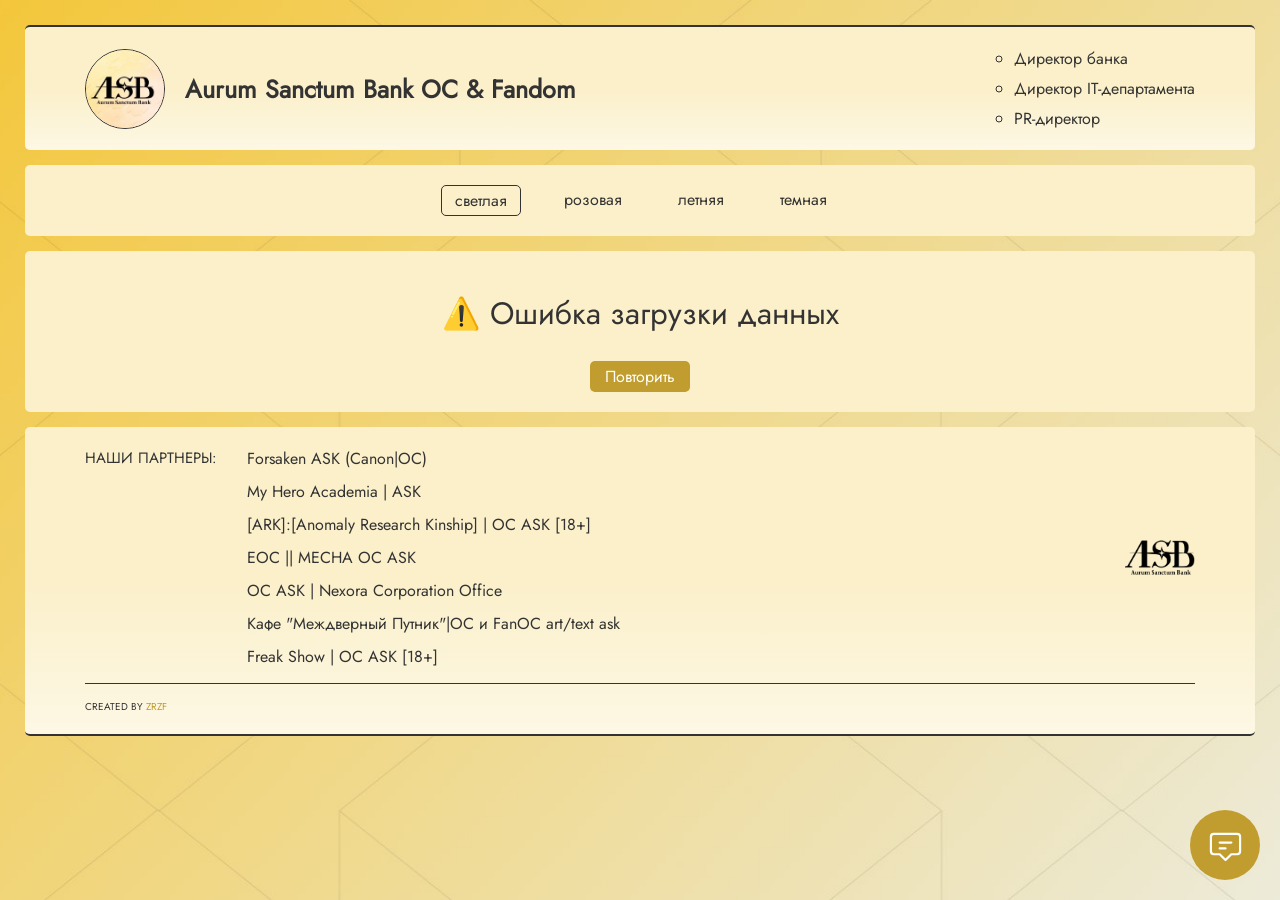
==== commit 59a28237: "modals" ====
--- a/index.html
+++ b/index.html
@@ -287,7 +287,6 @@
         <a class="resume__topic-link link-accent" href="https://vk.com/topic-230008469_53869658" target="_blank">Задать вопрос</a>
         <a class="resume__album-link link-accent" href="https://vk.com/album-230008469_307978157" target="_blank">Альбом</a>
       </div>
-      <h3 class="resume__title">Резюме</h3>
       <div class="resume__container">
         <div class="resume__item">
           <h4 class="resume__item-title">name</h4>
@@ -350,7 +349,6 @@
         <a class="resume__topic-link link-accent" href="https://vk.com/topic-230008469_54224410" target="_blank">Задать вопрос</a>
         <a class="resume__album-link link-accent" href="https://vk.com/album-230008469_308200487" target="_blank">Альбом</a>
       </div>
-      <h3 class="resume__title">Резюме</h3>
       <div class="resume__container">
         <div class="resume__item">
           <h4 class="resume__item-title">name</h4>
@@ -409,7 +407,6 @@
         <a class="resume__topic-link link-accent" href="https://vk.com/topic-230008469_54925645" target="_blank">Задать вопрос</a>
         <a class="resume__album-link link-accent" href="https://vk.com/album-230008469_310436081" target="_blank">Альбом</a>
       </div>
-      <h3 class="resume__title">Резюме</h3>
       <div class="resume__container">
         <div class="resume__item">
           <h4 class="resume__item-title">name</h4>
@@ -471,7 +468,6 @@
         <a class="resume__topic-link link-accent" href="https://vk.com/topic-230008469_56762181" target="_blank">Задать вопрос</a>
         <a class="resume__album-link link-accent" href="https://vk.com/album-230008469_310992909" target="_blank">Альбом</a>
       </div>
-      <h3 class="resume__title">Резюме</h3>
       <div class="resume__container">
         <div class="resume__item">
           <h4 class="resume__item-title">name</h4>
@@ -539,7 +535,6 @@
         <a class="resume__topic-link link-accent" href="https://vk.com/topic-230008469_53869638" target="_blank">Задать вопрос</a>
         <a class="resume__album-link link-accent" href="https://vk.com/album-230008469_308151247" target="_blank">Альбом</a>
       </div>
-      <h3 class="resume__title">Резюме</h3>
       <div class="resume__container">
         <div class="resume__item">
           <h4 class="resume__item-title">name</h4>
@@ -598,7 +593,6 @@
         <a class="resume__topic-link link-accent" href="https://vk.com/topic-230008469_56314394" target="_blank">Задать вопрос</a>
         <a class="resume__album-link link-accent" href="https://vk.com/album-230008469_310095724" target="_blank">Альбом</a>
       </div>
-      <h3 class="resume__title">Резюме</h3>
       <div class="resume__container">
         <div class="resume__item">
           <h4 class="resume__item-title">name</h4>
@@ -679,7 +673,6 @@
         <a class="resume__topic-link link-accent" href="https://vk.com/topic-230008469_62593149" target="_blank">Задать вопрос</a>
         <a class="resume__album-link link-accent" href="https://vk.com/album-230008469_311379880" target="_blank">Альбом</a>
       </div>
-      <h3 class="resume__title">Резюме</h3>
       <div class="resume__container">
         <div class="resume__item">
           <h4 class="resume__item-title">name</h4>
@@ -742,7 +735,6 @@
         <a class="resume__topic-link link-accent" href="https://vk.com/topic-230008469_54925622" target="_blank">Задать вопрос</a>
         <a class="resume__album-link link-accent" href="https://vk.com/album-230008469_309888335" target="_blank">Альбом</a>
       </div>
-      <h3 class="resume__title">Резюме</h3>
       <div class="resume__container">
         <div class="resume__item">
           <h4 class="resume__item-title">name</h4>
@@ -801,7 +793,6 @@
         <a class="resume__topic-link link-accent" href="https://vk.com/topic-230008469_55932684" target="_blank">Задать вопрос</a>
         <a class="resume__album-link link-accent" href="https://vk.com/album-230008469_310027388" target="_blank">Альбом</a>
       </div>
-      <h3 class="resume__title">Резюме</h3>
       <div class="resume__container">
         <div class="resume__item">
           <h4 class="resume__item-title">name</h4>
@@ -863,7 +854,6 @@
         <a class="resume__topic-link link-accent" href="https://vk.com/topic-230008469_61945233" target="_blank">Задать вопрос</a>
         <a class="resume__album-link link-accent" href="https://vk.com/album-230008469_311348794" target="_blank">Альбом</a>
       </div>
-      <h3 class="resume__title">Резюме</h3>
       <div class="resume__container">
         <div class="resume__item">
           <h4 class="resume__item-title">name</h4>
@@ -922,7 +912,6 @@
         <a class="resume__topic-link link-accent" href="https://vk.com/topic-230008469_56732956" target="_blank">Задать вопрос</a>
         <a class="resume__album-link link-accent" href="https://vk.com/album-230008469_310841561" target="_blank">Альбом</a>
       </div>
-      <h3 class="resume__title">Резюме</h3>
       <div class="resume__container">
         <div class="resume__item">
           <h4 class="resume__item-title">name</h4>
@@ -982,7 +971,6 @@
         <a class="resume__topic-link link-accent" href="https://vk.com/topic-230008469_63010783" target="_blank">Задать вопрос</a>
         <a class="resume__album-link link-accent" href="https://vk.com/album-230008469_311402038" target="_blank">Альбом</a>
       </div>
-      <h3 class="resume__title">Резюме</h3>
       <div class="resume__container">
         <div class="resume__item">
           <h4 class="resume__item-title">name</h4>
@@ -1043,7 +1031,6 @@
         <a class="resume__topic-link link-accent" href="https://vk.com/topic-230008469_63011288" target="_blank">Задать вопрос</a>
         <a class="resume__album-link link-accent" href="https://vk.com/album-230008469_311402040" target="_blank">Альбом</a>
       </div>
-      <h3 class="resume__title">Резюме</h3>
       <div class="resume__container">
         <div class="resume__item">
           <h4 class="resume__item-title">name</h4>
@@ -1126,11 +1113,10 @@
       <img class="resume__img" src="./images/maximilian.png">
       <div class="resume__data-container">
         <p class="resume__name">Максимилиан Вольдемарович Дженкинс</p>
-        <p class="resume__position">Ведущий системный администратор сектора информационных технологий и связи филиала</p>
+        <p class="resume__position">Ведущий системный администратор</p>
         <a class="resume__topic-link link-accent" href="https://vk.com/topic-230008469_66343602" target="_blank">Задать вопрос</a>
         <a class="resume__album-link link-accent" href="https://vk.com/album-230008469_311585962" target="_blank">Альбом</a>
       </div>
-      <h3 class="resume__title">Резюме</h3>
       <div class="resume__container">
         <div class="resume__item">
           <h4 class="resume__item-title">name</h4>
@@ -1193,7 +1179,6 @@
         <a class="resume__topic-link link-accent" href="https://vk.com/topic-230008469_67033565" target="_blank">Задать вопрос</a>
         <a class="resume__album-link link-accent" href="https://vk.com/album-230008469_311655311" target="_blank">Альбом</a>
       </div>
-      <h3 class="resume__title">Резюме</h3>
       <div class="resume__container">
         <div class="resume__item">
           <h4 class="resume__item-title">name</h4>
@@ -1257,7 +1242,6 @@
         <a class="resume__topic-link link-accent" href="https://vk.com/topic-230008469_67436314" target="_blank">Задать вопрос</a>
         <a class="resume__album-link link-accent" href="https://vk.ru/album-230008469_311735978" target="_blank">Альбом</a>
       </div>
-      <h3 class="resume__title">Резюме</h3>
       <div class="resume__container">
         <div class="resume__item">
           <h4 class="resume__item-title">name</h4>
@@ -1318,7 +1302,6 @@
         <a class="resume__topic-link link-accent" href="https://vk.com/topic-230008469_53869603" target="_blank">Задать вопрос</a>
         <a class="resume__album-link link-accent" href="https://vk.com/album-230008469_311768621" target="_blank">Альбом</a>
       </div>
-      <h3 class="resume__title">Резюме</h3>
       <div class="resume__container">
         <div class="resume__item">
           <h4 class="resume__item-title">name</h4>
@@ -1361,74 +1344,6 @@
           <h4 class="resume__item-title">about me</h4>
           <p class="resume__item-text">
             Я не понимаю, к чему все эти формальности, если я сын генерального директора, но видимо, если я ничего здесь не накарябаю, кто-то останется без зарплаты.
-          </p>
-        </div>
-      </div>
-      <div class="close-icon" id="close-icon">
-        <svg xmlns="http://www.w3.org/2000/svg" width="24" height="24" viewBox="0 0 24 24">
-          <path d="M19 6.41L17.59 5 12 10.59 6.41 5 5 6.41 10.59 12 5 17.59 6.41 19 12 13.41 17.59 19 19 17.59 13.41 12 19 6.41z" fill="currentColor"/>
-        </svg>
-      </div>
-    </dialog>
-    <dialog id="modal-pandora" class="resume">
-      <img class="resume__img" src="./images/pandora.png">
-      <div class="resume__data-container">
-        <p class="resume__name">Пандора Воан</p>
-        <p class="resume__position">Руководитель отдела маркетинга</p>
-        <a class="resume__topic-link link-accent" href="https://vk.com/topic-230008469_53869603" target="_blank">Задать вопрос</a>
-        <a class="resume__album-link link-accent" href="https://vk.com/album-230008469_311768621" target="_blank">Альбом</a>
-      </div>
-      <h3 class="resume__title">Резюме</h3>
-      <div class="resume__container">
-        <div class="resume__item">
-          <h4 class="resume__item-title">name</h4>
-          <p class="resume__item-text">Пандора Воан</p>
-        </div>
-        <div class="resume__item">
-          <h4 class="resume__item-title">race</h4>
-          <p class="resume__item-text">Низший бес </p>
-        </div>
-        <div class="resume__item">
-          <h4 class="resume__item-title">sex</h4>
-          <p class="resume__item-text">Женский</p>
-        </div>
-        <div class="resume__item">
-          <h4 class="resume__item-title">age / birthdate</h4>
-          <p class="resume__item-text">381 (упорно говорит, что 24) / 25.05</p>
-        </div>
-        <div class="resume__item">
-          <h4 class="resume__item-title">nationality</h4>
-          <p class="resume__item-text">Канадка (c её слов)</p>
-        </div>
-        <div class="resume__item">
-          <h4 class="resume__item-title">position</h4>
-          <p class="resume__item-text">Отдел технической поддержки, оператор колл-центра</p>
-        </div>
-        <div class="resume__item">
-          <h4 class="resume__item-title">soft skills</h4>
-          <p class="resume__item-text">Инициативность и активность
-            <br>Хорошая обучаемость
-            <br>Коммуникативность и умение находить общий язык
-            <br>Высокая стрессоустойчивость, может как минимум выслушать трудного клиента и объяснить всё несколько раз разными способами
-          </p>
-        </div>
-        <div class="resume__item">
-          <h4 class="resume__item-title">hard skills</h4>
-          <p class="resume__item-text">
-            Хорошие навыки владения необходимыми программами в сфере кредитования и работы с банковскими приложениями
-            <br>Умеет управляться с таблицами в excel
-            <br>Отличные навыки в анализе баз данных
-            <br>Высокая скорость печати
-          </p>
-        </div>
-        <div class="resume__item">
-          <h4 class="resume__item-title">about me</h4>
-          <p class="resume__item-text">
-            [Ниже приведена расшифровка аудиозаписи собеседования Пандоры]
-            <br>
-            <br>Ась? Я? Родом я из Канады! Там был один классненький вуз... Как там его. Ах, да! Университет Альберты! В общем... Закончила я его не на отлично, но с показателями выше среднего! Где работала? Ну.. Много где на самом деле. Но вы не подумайте! Я ответственная и исполнительная! Знаете, когда ты юн хочется многое попробовать, вот я и решила попробовать многое. Сейчас остепенилась! Я работала, например, консультантом в магазине косметики, барменом в клубе... Простите! Давайте по делу, да! У меня хорошие навыки коммуникации с людьми! Я правда-правда хочу помогать с решением их проблем! А ещё у вас цвета формы красивые... Во-о-от... Кстати, где вы нашли такой галстук?!
-            <br>
-            <br>[Здесь расшифровка обрывается за неимением большой смысловой нагрузки]
           </p>
         </div>
       </div>
--- a/styles/style.css
+++ b/styles/style.css
@@ -351,15 +351,16 @@
 
 .staff__card {
   display: flex;
-  flex-direction: column;
-  gap: 15px;
-  border-radius: 5px;
-  padding: 20px;
+  gap: 30px;
+  border-radius: 20px;
   background-color: var(--staff-card-color);
   transition: transform 0.4s ease, background-color 0.4s ease,
   box-shadow 0.4s ease;
   cursor: pointer;
   block-size: 100%;
+  overflow: hidden;
+  border-block-end: 2px solid var(--button-color);
+  padding-right: 20px;
 }
 
 .staff__card:hover {
@@ -368,14 +369,18 @@
 }
 
 .card-img {
-  border-radius: 5px;
+  border-top-right-radius: 50%;
+  border-bottom-right-radius: 50%;
   object-fit: cover;
   block-size: 100%;
-  inline-size: 100%;
+  inline-size: 40%;
+  box-shadow: 0px 0px 12px var(--accent-color);
 }
 
 .card-text {
   text-transform: uppercase;
+  align-self: center;
+  font-size: 14px;
 }
 
 .footer {
@@ -459,9 +464,8 @@
   visibility: hidden;
   display: grid;
   grid-template-columns: min-content 1fr;
-  grid-template-rows: min-content min-content 1fr;
-  gap: clamp(1.25rem, 1.0299rem + 0.939vw, 1.875rem);
-  column-gap: 50px;
+  grid-template-rows: min-content 1fr;
+  gap: 10px;
   border: none;
   border-radius: 20px;
   padding: 20px;
@@ -471,6 +475,8 @@
   max-inline-size: 60%;
   background-color: var(--modal-background-color);
   font-size: clamp(0.8125rem, 0.7465rem + 0.2817vw, 1rem);
+  max-block-size: 70%;
+  border-block-end: 5px solid var(--button-color);
 }
 
 .resume[open] {
@@ -488,19 +494,20 @@
 
 .resume__img {
   grid-column: 1;
-  grid-row: 2 / 3;
-  border-radius: 50%;
+  grid-row: 1 / 2;
+  border-bottom-right-radius: 50%;
   object-fit: cover;
-  block-size: 225px;
-  inline-size: 225px;
+  block-size: clamp(9.375rem, 7.1743rem + 9.3897vw, 15.625rem);
+  aspect-ratio: 1/1;
   box-shadow: 0px 0px 20px var(--accent-color);
+  translate: -20px -20px;
 }
 
 .resume__data-container {
   display: flex;
   flex-direction: column;
   grid-column: 1;
-  grid-row: 3;
+  grid-row: 2;
   gap: 10px;
   font-size: 20px;
 }
@@ -533,7 +540,7 @@
   display: flex;
   flex-direction: column;
   grid-column: 2;
-  grid-row: 2 / 4;
+  grid-row: 1 / 3;
   gap: 15px;
   overflow: auto;
   block-size: 100%;
@@ -641,11 +648,6 @@
     max-inline-size: 70%;
   }
 
-  .resume__img {
-    block-size: 180px;
-    inline-size: 180px;
-  }
-
   .resume__data-container {
     font-size: 16px;
   }
@@ -657,7 +659,7 @@
   }
 
   .resume {
-    block-size: 97dvh;
+    block-size: 80dvh;
     max-inline-size: 90%;
   }
 
@@ -776,25 +778,33 @@
     display: none;
   }
 
+  .hide-mobile {
+    display: none;
+  }
+
+  .hide-desktop {
+    display: block;
+  }
+}
+
+@media(width < 650px) {
   .resume {
     display: grid;
     grid-template-columns: repeat(2, 1fr);
     grid-template-rows: min-content min-content 1fr;
     overflow: auto;
+    max-block-size: none;
   }
 
   .resume__img {
     grid-column: 1;
     grid-row: 1;
-    block-size: 150px;
-    inline-size: 150px;
   }
 
   .resume__data-container {
     grid-column: 2;
     grid-row: 1;
     gap: 5px;
-    justify-content: center;
   }
 
   .resume__title {
@@ -811,14 +821,6 @@
     grid-row: 3;
     overflow: visible;
   }
-
-  .hide-mobile {
-    display: none;
-  }
-
-  .hide-desktop {
-    display: block;
-  }
 }
 
 @media (height < 790px) {
